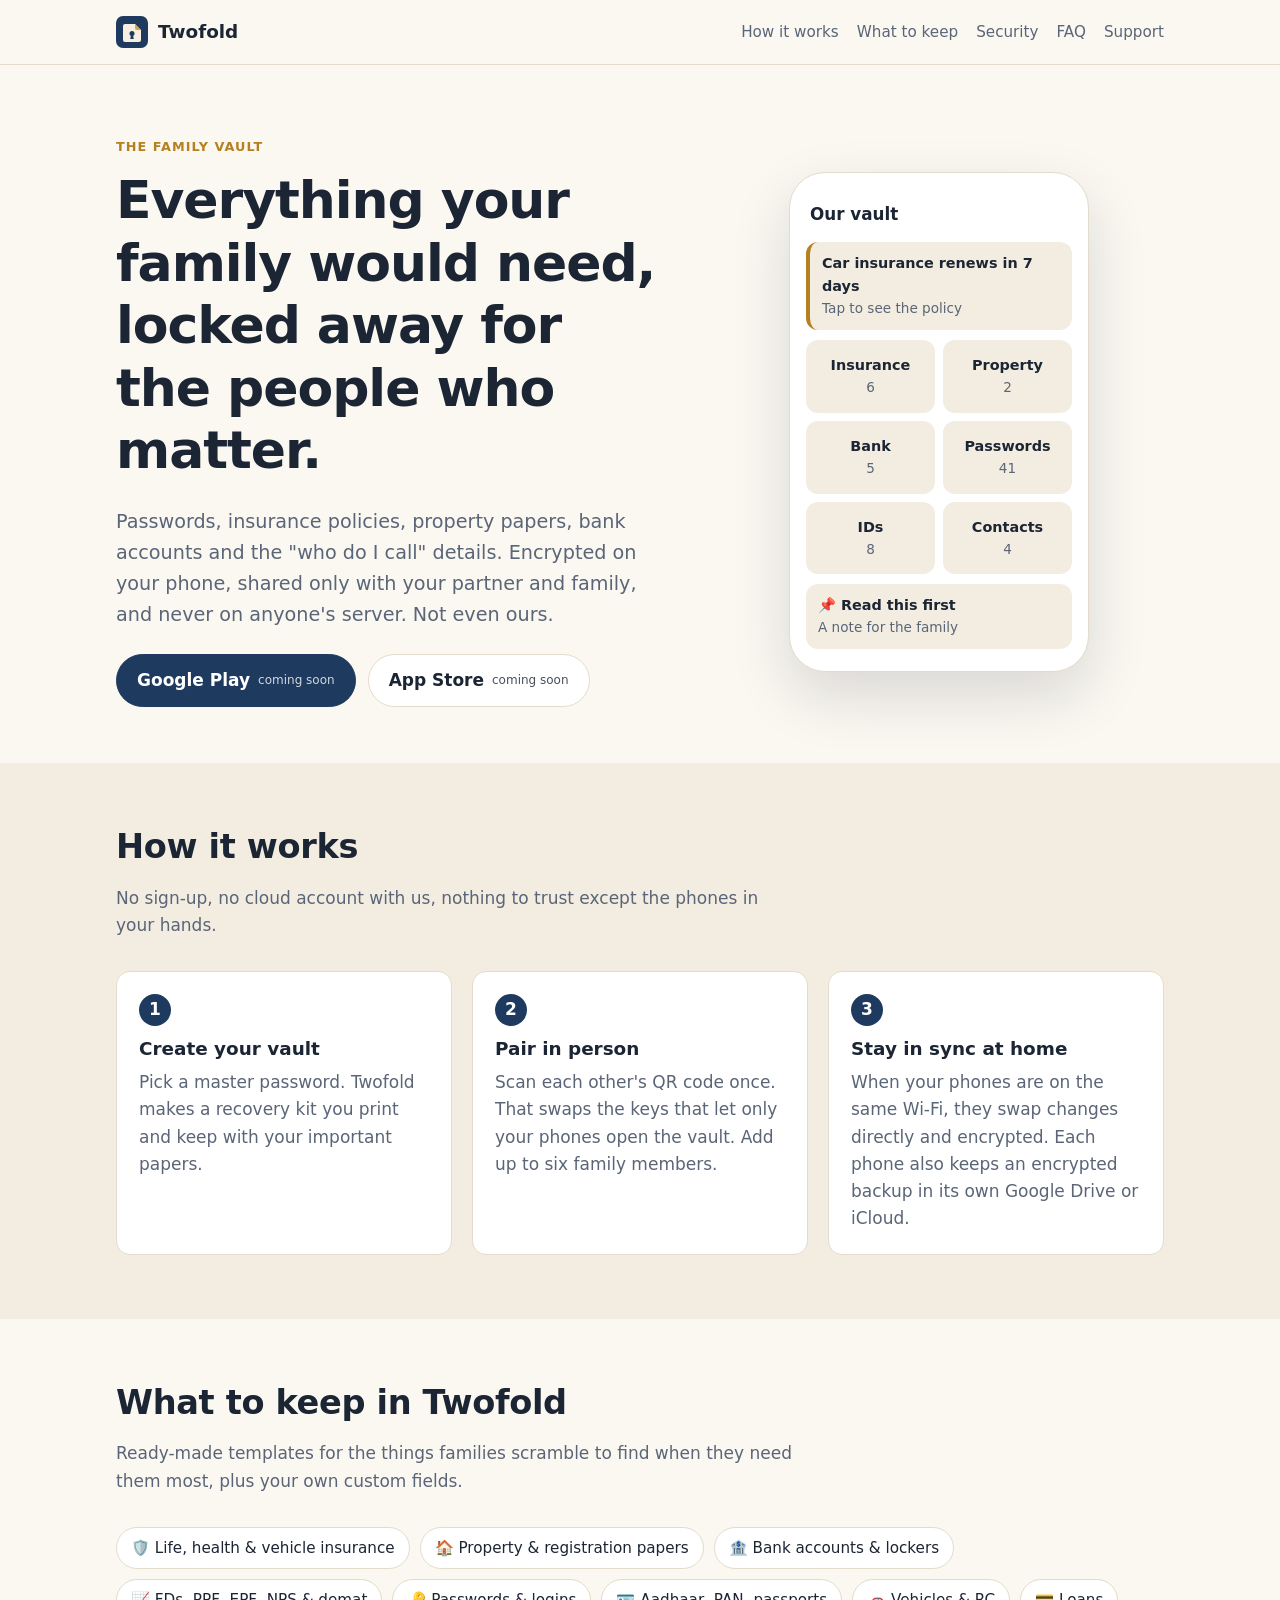
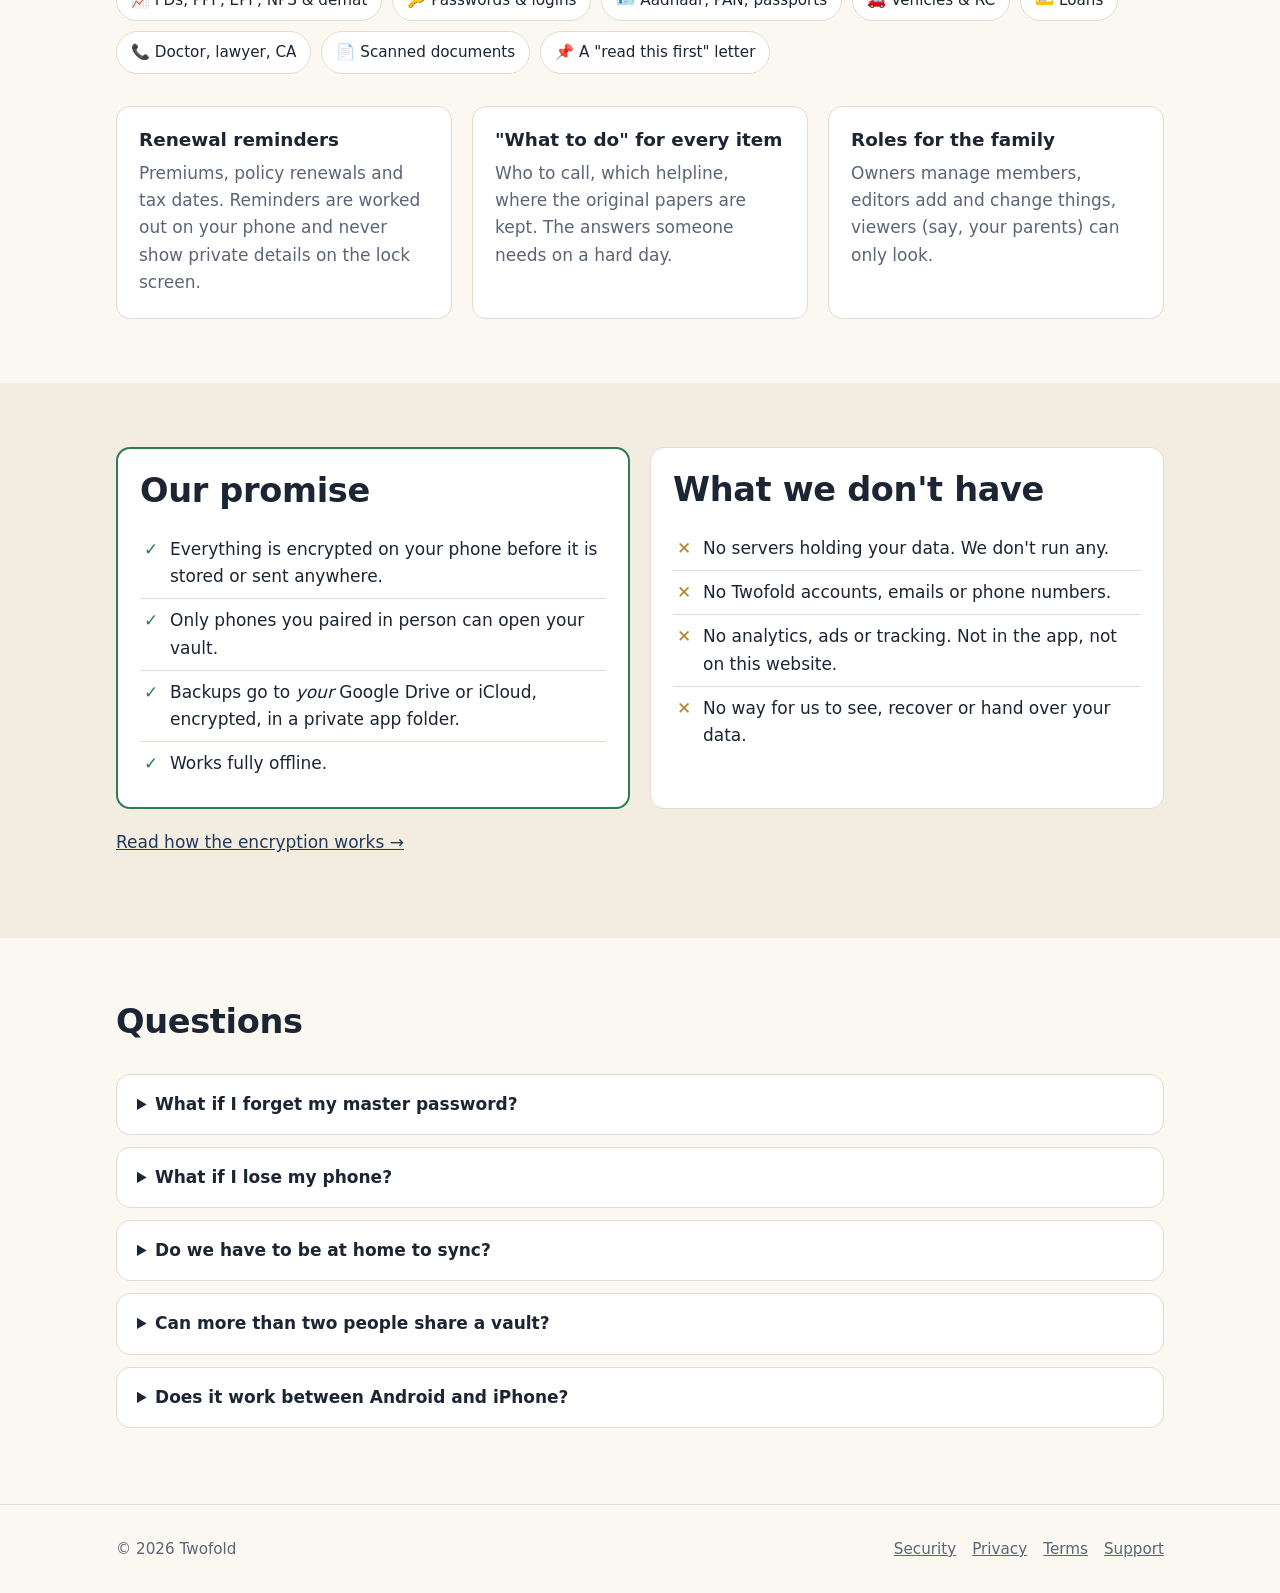
==== website/index.html @ b387025e "Add the website and the app with its crypto core The website (home, security, privacy, terms, suppor" ====
<!doctype html>
<html lang="en">
<head>
  <meta charset="utf-8">
  <meta name="viewport" content="width=device-width, initial-scale=1">
  <title>Twofold – the family vault</title>
  <meta name="description" content="Twofold keeps your family's passwords, insurance policies, property papers and bank details in one encrypted vault, shared only between your phones. No servers, no accounts, nothing collected.">
  <meta name="theme-color" content="#1f3a5f">
  <link rel="icon" href="assets/logo.svg" type="image/svg+xml">
  <link rel="stylesheet" href="style.css">
</head>
<body>
  <header class="site-header">
    <div class="wrap">
      <a class="brand" href="./"><img src="assets/logo.svg" alt="">Twofold</a>
      <nav class="nav" aria-label="Main">
        <a href="#how">How it works</a>
        <a href="#keep">What to keep</a>
        <a href="security.html">Security</a>
        <a href="#faq">FAQ</a>
        <a href="support.html">Support</a>
      </nav>
    </div>
  </header>

  <main>
    <section class="hero">
      <div class="wrap">
        <div>
          <p class="eyebrow">The family vault</p>
          <h1>Everything your family would need, locked away for the people who matter.</h1>
          <p class="lead">Passwords, insurance policies, property papers, bank accounts and the "who do I call" details. Encrypted on your phone, shared only with your partner and family, and never on anyone's server. Not even ours.</p>
          <div class="cta">
            <span class="btn primary">Google Play <span class="soon">coming soon</span></span>
            <span class="btn">App Store <span class="soon">coming soon</span></span>
          </div>
        </div>
        <div class="mock" aria-hidden="true">
          <div class="mock-title">Our vault</div>
          <div class="mock-card mock-due"><b>Car insurance renews in 7 days</b><span>Tap to see the policy</span></div>
          <div class="mock-grid">
            <div class="mock-card"><b>Insurance</b><span>6</span></div>
            <div class="mock-card"><b>Property</b><span>2</span></div>
            <div class="mock-card"><b>Bank</b><span>5</span></div>
            <div class="mock-card"><b>Passwords</b><span>41</span></div>
            <div class="mock-card"><b>IDs</b><span>8</span></div>
            <div class="mock-card"><b>Contacts</b><span>4</span></div>
          </div>
          <div class="mock-card"><b>📌 Read this first</b><span>A note for the family</span></div>
        </div>
      </div>
    </section>

    <section id="how" class="alt">
      <div class="wrap">
        <div class="section-head">
          <h2>How it works</h2>
          <p>No sign-up, no cloud account with us, nothing to trust except the phones in your hands.</p>
        </div>
        <div class="grid three">
          <div class="card">
            <div class="step-num">1</div>
            <h3>Create your vault</h3>
            <p>Pick a master password. Twofold makes a recovery kit you print and keep with your important papers.</p>
          </div>
          <div class="card">
            <div class="step-num">2</div>
            <h3>Pair in person</h3>
            <p>Scan each other's QR code once. That swaps the keys that let only your phones open the vault. Add up to six family members.</p>
          </div>
          <div class="card">
            <div class="step-num">3</div>
            <h3>Stay in sync at home</h3>
            <p>When your phones are on the same Wi-Fi, they swap changes directly and encrypted. Each phone also keeps an encrypted backup in its own Google Drive or iCloud.</p>
          </div>
        </div>
      </div>
    </section>

    <section id="keep">
      <div class="wrap">
        <div class="section-head">
          <h2>What to keep in Twofold</h2>
          <p>Ready-made templates for the things families scramble to find when they need them most, plus your own custom fields.</p>
        </div>
        <div class="chips">
          <span class="chip">🛡️ Life, health &amp; vehicle insurance</span>
          <span class="chip">🏠 Property &amp; registration papers</span>
          <span class="chip">🏦 Bank accounts &amp; lockers</span>
          <span class="chip">📈 FDs, PPF, EPF, NPS &amp; demat</span>
          <span class="chip">🔑 Passwords &amp; logins</span>
          <span class="chip">🪪 Aadhaar, PAN, passports</span>
          <span class="chip">🚗 Vehicles &amp; RC</span>
          <span class="chip">💳 Loans</span>
          <span class="chip">📞 Doctor, lawyer, CA</span>
          <span class="chip">📄 Scanned documents</span>
          <span class="chip">📌 A "read this first" letter</span>
        </div>
        <div class="grid three" style="margin-top:32px">
          <div class="card">
            <h3>Renewal reminders</h3>
            <p>Premiums, policy renewals and tax dates. Reminders are worked out on your phone and never show private details on the lock screen.</p>
          </div>
          <div class="card">
            <h3>"What to do" for every item</h3>
            <p>Who to call, which helpline, where the original papers are kept. The answers someone needs on a hard day.</p>
          </div>
          <div class="card">
            <h3>Roles for the family</h3>
            <p>Owners manage members, editors add and change things, viewers (say, your parents) can only look.</p>
          </div>
        </div>
      </div>
    </section>

    <section class="alt">
      <div class="wrap">
        <div class="grid two">
          <div class="card promise">
            <h2>Our promise</h2>
            <ul class="checklist">
              <li>Everything is encrypted on your phone before it is stored or sent anywhere.</li>
              <li>Only phones you paired in person can open your vault.</li>
              <li>Backups go to <em>your</em> Google Drive or iCloud, encrypted, in a private app folder.</li>
              <li>Works fully offline.</li>
            </ul>
          </div>
          <div class="card">
            <h2>What we don't have</h2>
            <ul class="checklist no">
              <li>No servers holding your data. We don't run any.</li>
              <li>No Twofold accounts, emails or phone numbers.</li>
              <li>No analytics, ads or tracking. Not in the app, not on this website.</li>
              <li>No way for us to see, recover or hand over your data.</li>
            </ul>
          </div>
        </div>
        <p style="margin-top:20px"><a href="security.html">Read how the encryption works →</a></p>
      </div>
    </section>

    <section id="faq">
      <div class="wrap">
        <div class="section-head"><h2>Questions</h2></div>
        <details>
          <summary>What if I forget my master password?</summary>
          <p>Use the recovery kit you printed when you set up Twofold. Another paired family member can also still open the shared vault. We can't reset it for you, because we never have your keys. That's what keeps your data private.</p>
        </details>
        <details>
          <summary>What if I lose my phone?</summary>
          <p>The vault is locked with your master password and fingerprint or face unlock, so whoever finds the phone can't read it. On your new phone, restore the encrypted backup from your Google Drive or iCloud, or pair again with your partner's phone.</p>
        </details>
        <details>
          <summary>Do we have to be at home to sync?</summary>
          <p>Your phones sync when they're on the same Wi-Fi network. Everyone can always open their own copy anytime, anywhere, even offline. Changes reach the other phones the next time you're together on Wi-Fi.</p>
        </details>
        <details>
          <summary>Can more than two people share a vault?</summary>
          <p>Yes. Twofold is made for couples first, and you can add up to six family members, each with their own role.</p>
        </details>
        <details>
          <summary>Does it work between Android and iPhone?</summary>
          <p>Yes. An Android phone and an iPhone can pair and sync with each other.</p>
        </details>
      </div>
    </section>
  </main>

  <footer class="site-footer">
    <div class="wrap">
      <span>© 2026 Twofold</span>
      <nav aria-label="Footer">
        <a href="security.html">Security</a>
        <a href="privacy.html">Privacy</a>
        <a href="terms.html">Terms</a>
        <a href="support.html">Support</a>
      </nav>
    </div>
  </footer>
</body>
</html>
---- website/style.css ----
/* Twofold website. No web fonts, no trackers, no third-party requests. */

:root {
  --bg: #fbf8f2;
  --surface: #ffffff;
  --surface-2: #f3ede1;
  --text: #1b2533;
  --muted: #5a6577;
  --brand: #1f3a5f;
  --brand-text: #ffffff;
  --accent: #b5801f;
  --border: #e4dccb;
  --ok: #2f7a4f;
  --radius: 14px;
  --max: 1080px;
  color-scheme: light;
}

@media (prefers-color-scheme: dark) {
  :root:not([data-theme="light"]) {
    --bg: #0f1620;
    --surface: #16202d;
    --surface-2: #1c2836;
    --text: #e8ecf2;
    --muted: #a3aebd;
    --brand: #8fb3e0;
    --brand-text: #0f1620;
    --accent: #e0b25a;
    --border: #2a3747;
    --ok: #6cc196;
    color-scheme: dark;
  }
}

:root[data-theme="dark"] {
  --bg: #0f1620;
  --surface: #16202d;
  --surface-2: #1c2836;
  --text: #e8ecf2;
  --muted: #a3aebd;
  --brand: #8fb3e0;
  --brand-text: #0f1620;
  --accent: #e0b25a;
  --border: #2a3747;
  --ok: #6cc196;
  color-scheme: dark;
}

*,
*::before,
*::after { box-sizing: border-box; }

html { -webkit-text-size-adjust: 100%; }

body {
  margin: 0;
  background: var(--bg);
  color: var(--text);
  font: 17px/1.6 system-ui, -apple-system, "Segoe UI", Roboto, "Helvetica Neue", Arial, sans-serif;
}

a { color: var(--brand); }
a:hover { text-decoration-thickness: 2px; }

h1, h2, h3 { line-height: 1.2; margin: 0 0 .5em; }
h1 { font-size: clamp(2rem, 6vw, 3.25rem); letter-spacing: -.02em; }
h2 { font-size: clamp(1.5rem, 4vw, 2.1rem); letter-spacing: -.01em; }
h3 { font-size: 1.15rem; }
p { margin: 0 0 1em; }

.wrap { max-width: var(--max); margin: 0 auto; padding: 0 16px; }

/* Header */
.site-header { border-bottom: 1px solid var(--border); background: var(--bg); }
.site-header .wrap { display: flex; align-items: center; justify-content: space-between; gap: 16px; min-height: 64px; }
.brand { display: flex; align-items: center; gap: 10px; font-weight: 700; font-size: 1.15rem; color: var(--text); text-decoration: none; }
.brand img { width: 32px; height: 32px; }
.nav { display: flex; gap: 18px; flex-wrap: wrap; }
.nav a { color: var(--muted); text-decoration: none; font-size: .95rem; }
.nav a:hover, .nav a[aria-current="page"] { color: var(--text); }

/* Hero */
.hero { padding: 72px 0 56px; }
.hero .wrap { display: grid; grid-template-columns: 1.1fr .9fr; gap: 48px; align-items: center; }
.eyebrow { color: var(--accent); font-weight: 600; text-transform: uppercase; letter-spacing: .08em; font-size: .8rem; margin-bottom: 12px; }
.lead { font-size: 1.2rem; color: var(--muted); max-width: 34em; }
.cta { display: flex; gap: 12px; flex-wrap: wrap; margin-top: 24px; }
.btn { display: inline-flex; align-items: center; gap: 8px; padding: 12px 20px; border-radius: 999px; font-weight: 600; text-decoration: none; border: 1px solid var(--border); color: var(--text); background: var(--surface); }
.btn.primary { background: var(--brand); color: var(--brand-text); border-color: var(--brand); }
.btn .soon { font-size: .75rem; font-weight: 500; opacity: .8; }

/* Phone mock in hero */
.mock { justify-self: center; width: min(300px, 100%); border-radius: 36px; background: var(--surface); border: 1px solid var(--border); box-shadow: 0 24px 60px rgba(15, 22, 32, .14); padding: 22px 16px; display: flex; flex-direction: column; gap: 10px; }
.mock-title { font-weight: 700; font-size: 1.05rem; margin: 6px 4px 4px; }
.mock-card { background: var(--surface-2); border-radius: 12px; padding: 10px 12px; font-size: .85rem; }
.mock-card b { display: block; font-size: .9rem; }
.mock-card span { color: var(--muted); }
.mock-due { border-left: 4px solid var(--accent); }
.mock-grid { display: grid; grid-template-columns: 1fr 1fr; gap: 8px; }
.mock-grid .mock-card { text-align: center; padding: 14px 6px; }

/* Sections */
section { padding: 64px 0; }
section.alt { background: var(--surface-2); }
.section-head { max-width: 40em; margin-bottom: 32px; }
.section-head p { color: var(--muted); }

.grid { display: grid; gap: 20px; }
.grid.three { grid-template-columns: repeat(3, 1fr); }
.grid.two { grid-template-columns: repeat(2, 1fr); }

.card { background: var(--surface); border: 1px solid var(--border); border-radius: var(--radius); padding: 22px; }
.card p { color: var(--muted); margin: 0; }
.step-num { display: inline-grid; place-items: center; width: 32px; height: 32px; border-radius: 50%; background: var(--brand); color: var(--brand-text); font-weight: 700; margin-bottom: 12px; }

.chips { display: flex; flex-wrap: wrap; gap: 10px; }
.chip { background: var(--surface); border: 1px solid var(--border); border-radius: 999px; padding: 8px 14px; font-size: .95rem; }

.promise { border: 2px solid var(--ok); }
.checklist { list-style: none; padding: 0; margin: 0; }
.checklist li { padding: 8px 0 8px 30px; position: relative; border-bottom: 1px solid var(--border); }
.checklist li:last-child { border-bottom: 0; }
.checklist li::before { content: "✓"; position: absolute; left: 4px; color: var(--ok); font-weight: 700; }
.checklist.no li::before { content: "✕"; color: var(--accent); }

/* FAQ */
details { background: var(--surface); border: 1px solid var(--border); border-radius: var(--radius); padding: 16px 20px; margin-bottom: 12px; }
summary { cursor: pointer; font-weight: 600; }
details p { margin: 12px 0 0; color: var(--muted); }

/* Diagram */
.diagram { background: var(--surface); border: 1px solid var(--border); border-radius: var(--radius); padding: 20px; overflow-x: auto; }
.diagram pre { margin: 0; font: 14px/1.5 ui-monospace, SFMono-Regular, Menlo, Consolas, monospace; color: var(--text); }

/* Legal / text pages */
.page { padding: 48px 0 64px; }
.page .wrap { max-width: 760px; }
.page h2 { font-size: 1.35rem; margin-top: 2em; }
.page .updated { color: var(--muted); }
.page code { background: var(--surface-2); padding: 1px 6px; border-radius: 6px; font-size: .9em; }

/* Footer */
.site-footer { border-top: 1px solid var(--border); padding: 32px 0; color: var(--muted); font-size: .95rem; }
.site-footer .wrap { display: flex; justify-content: space-between; gap: 16px; flex-wrap: wrap; }
.site-footer a { color: var(--muted); }
.site-footer nav { display: flex; gap: 16px; flex-wrap: wrap; }

@media (max-width: 820px) {
  .hero { padding: 40px 0; }
  .hero .wrap { grid-template-columns: 1fr; gap: 32px; }
  .grid.three, .grid.two { grid-template-columns: 1fr; }
  section { padding: 48px 0; }
  .site-header .wrap { flex-direction: column; align-items: flex-start; padding-top: 12px; padding-bottom: 12px; gap: 8px; }
}
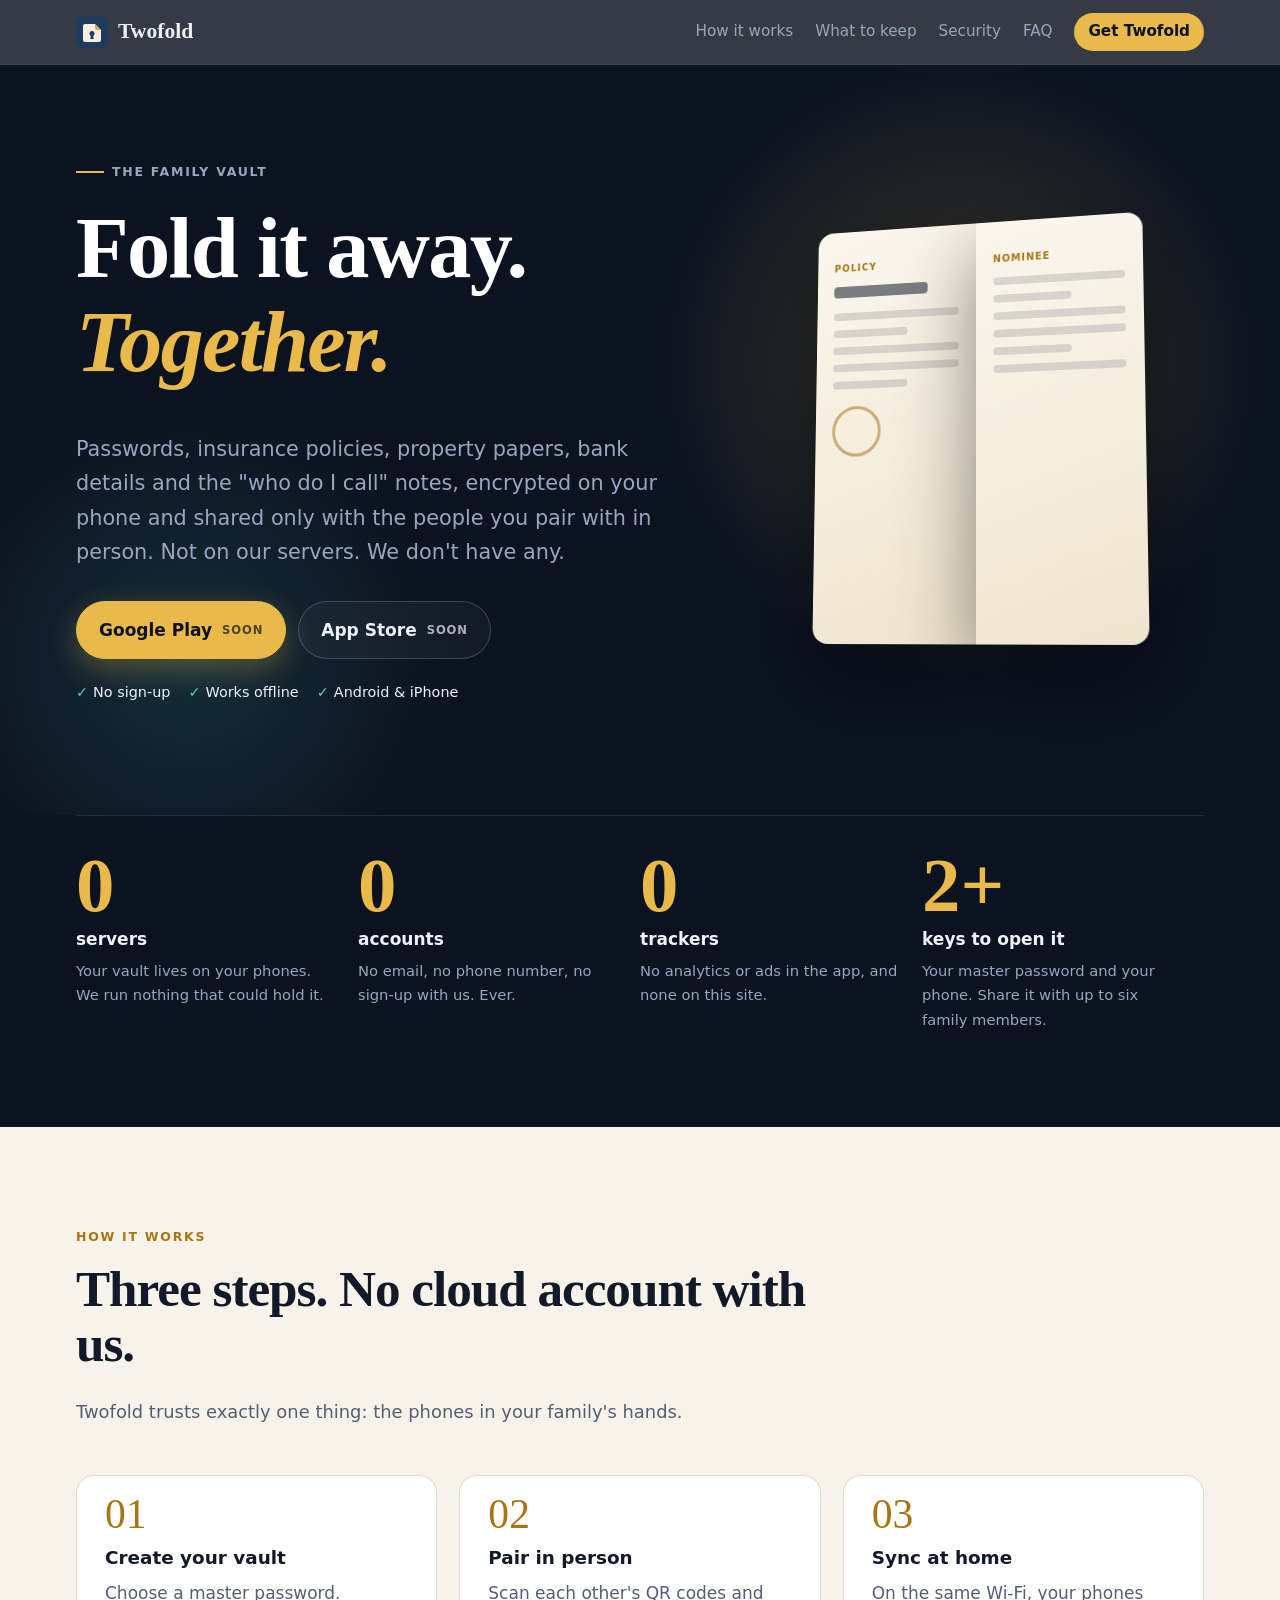
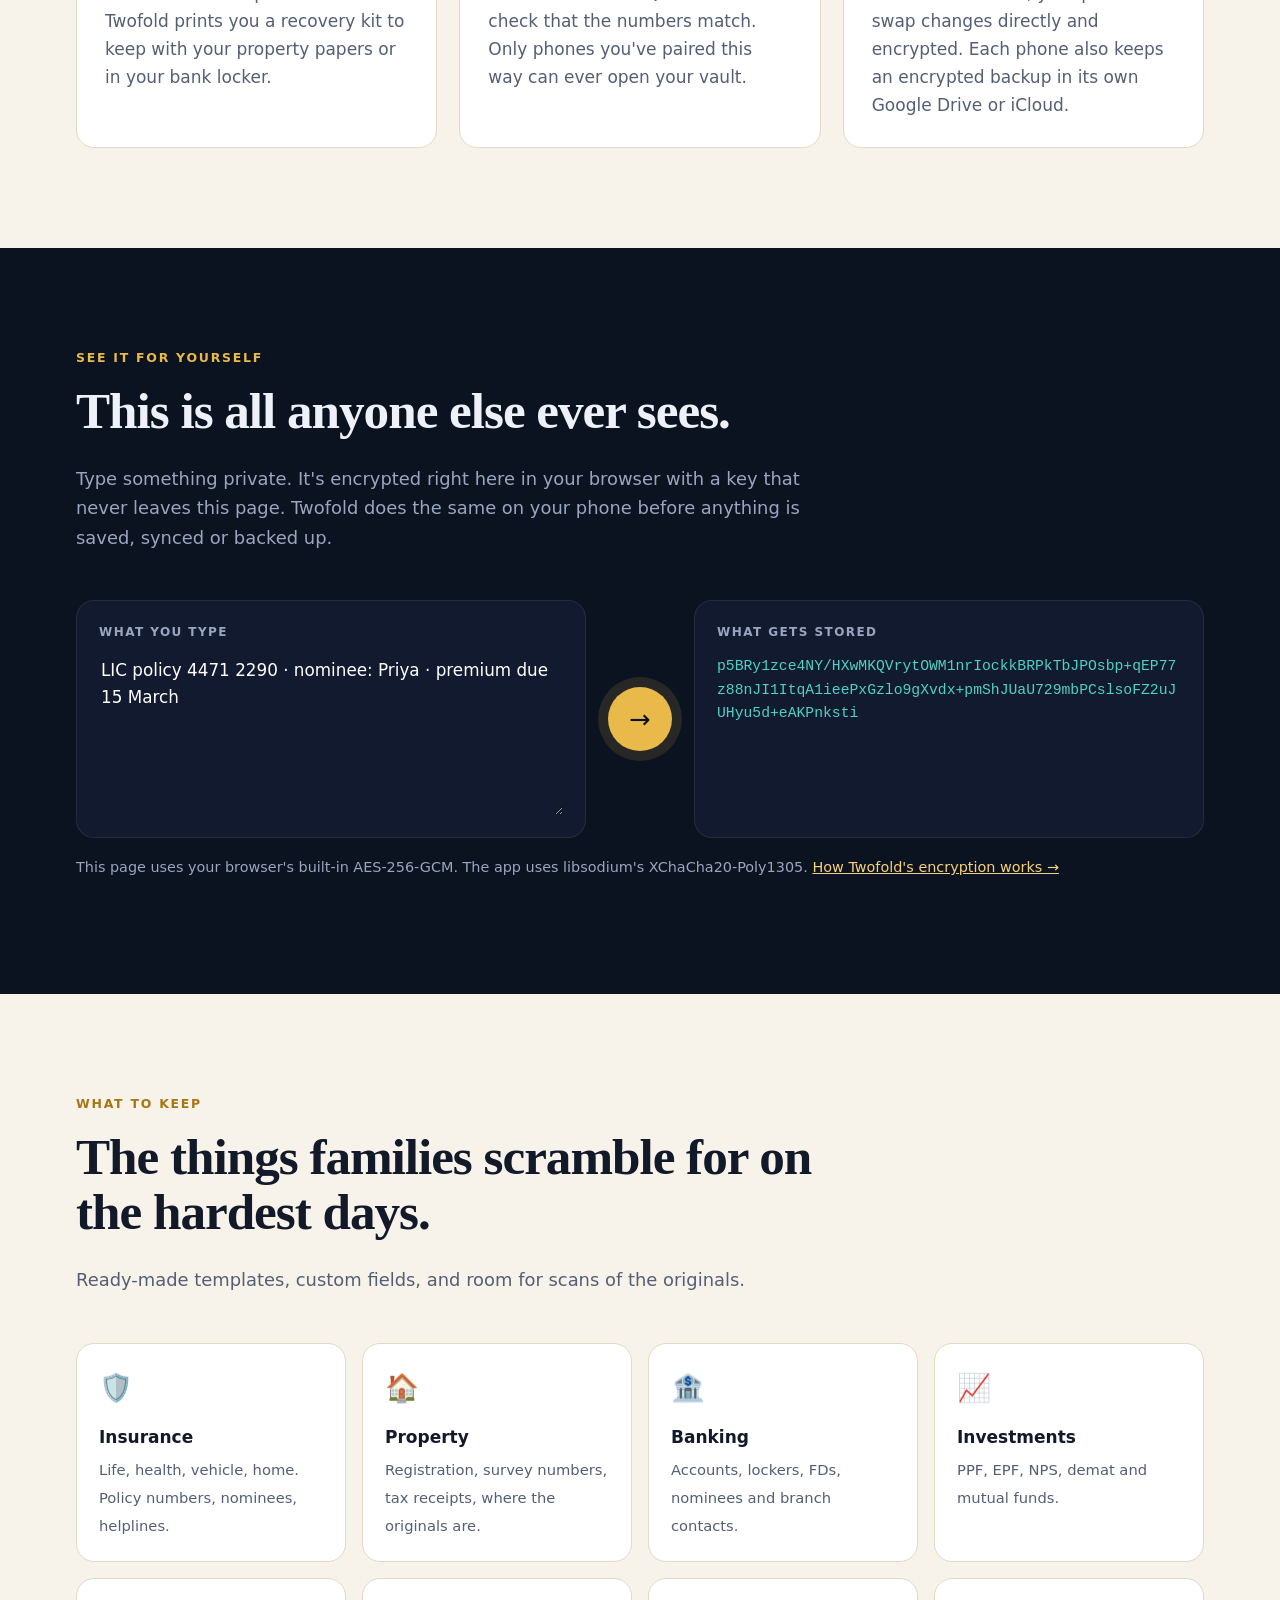
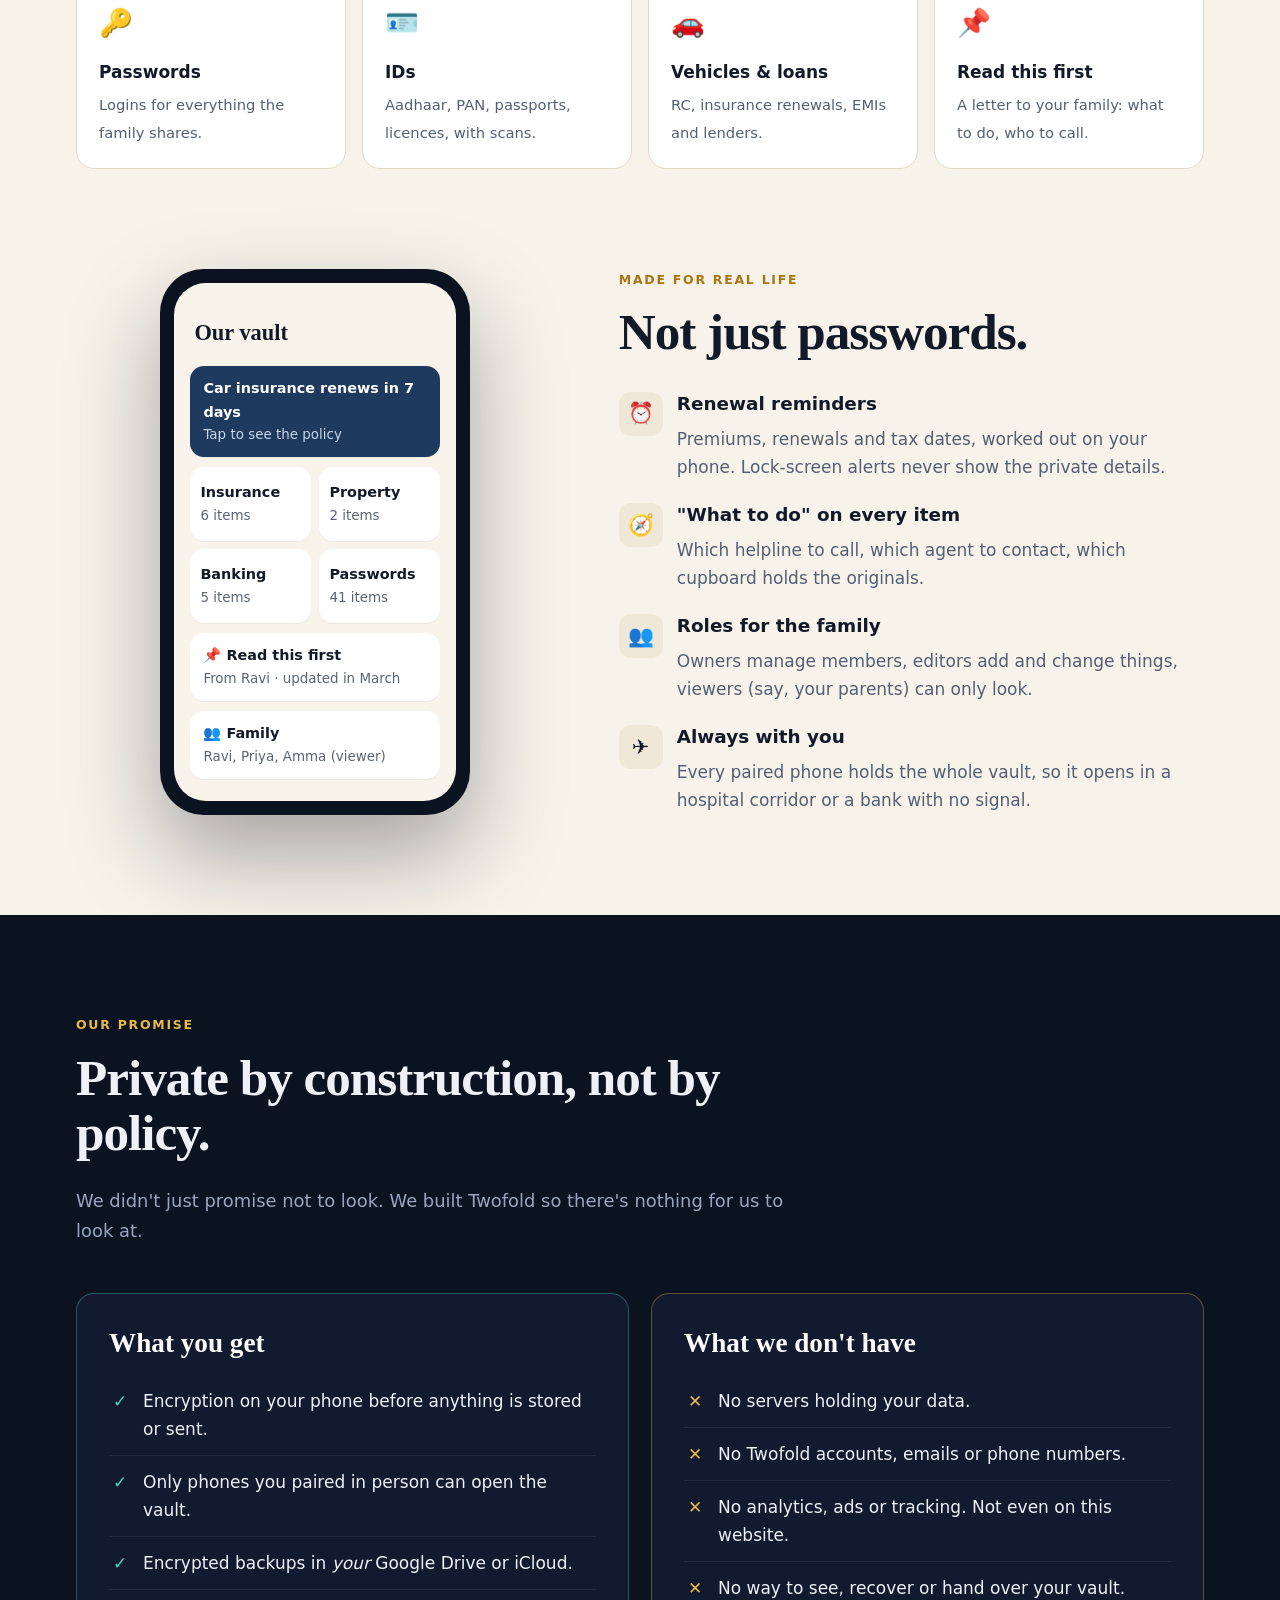
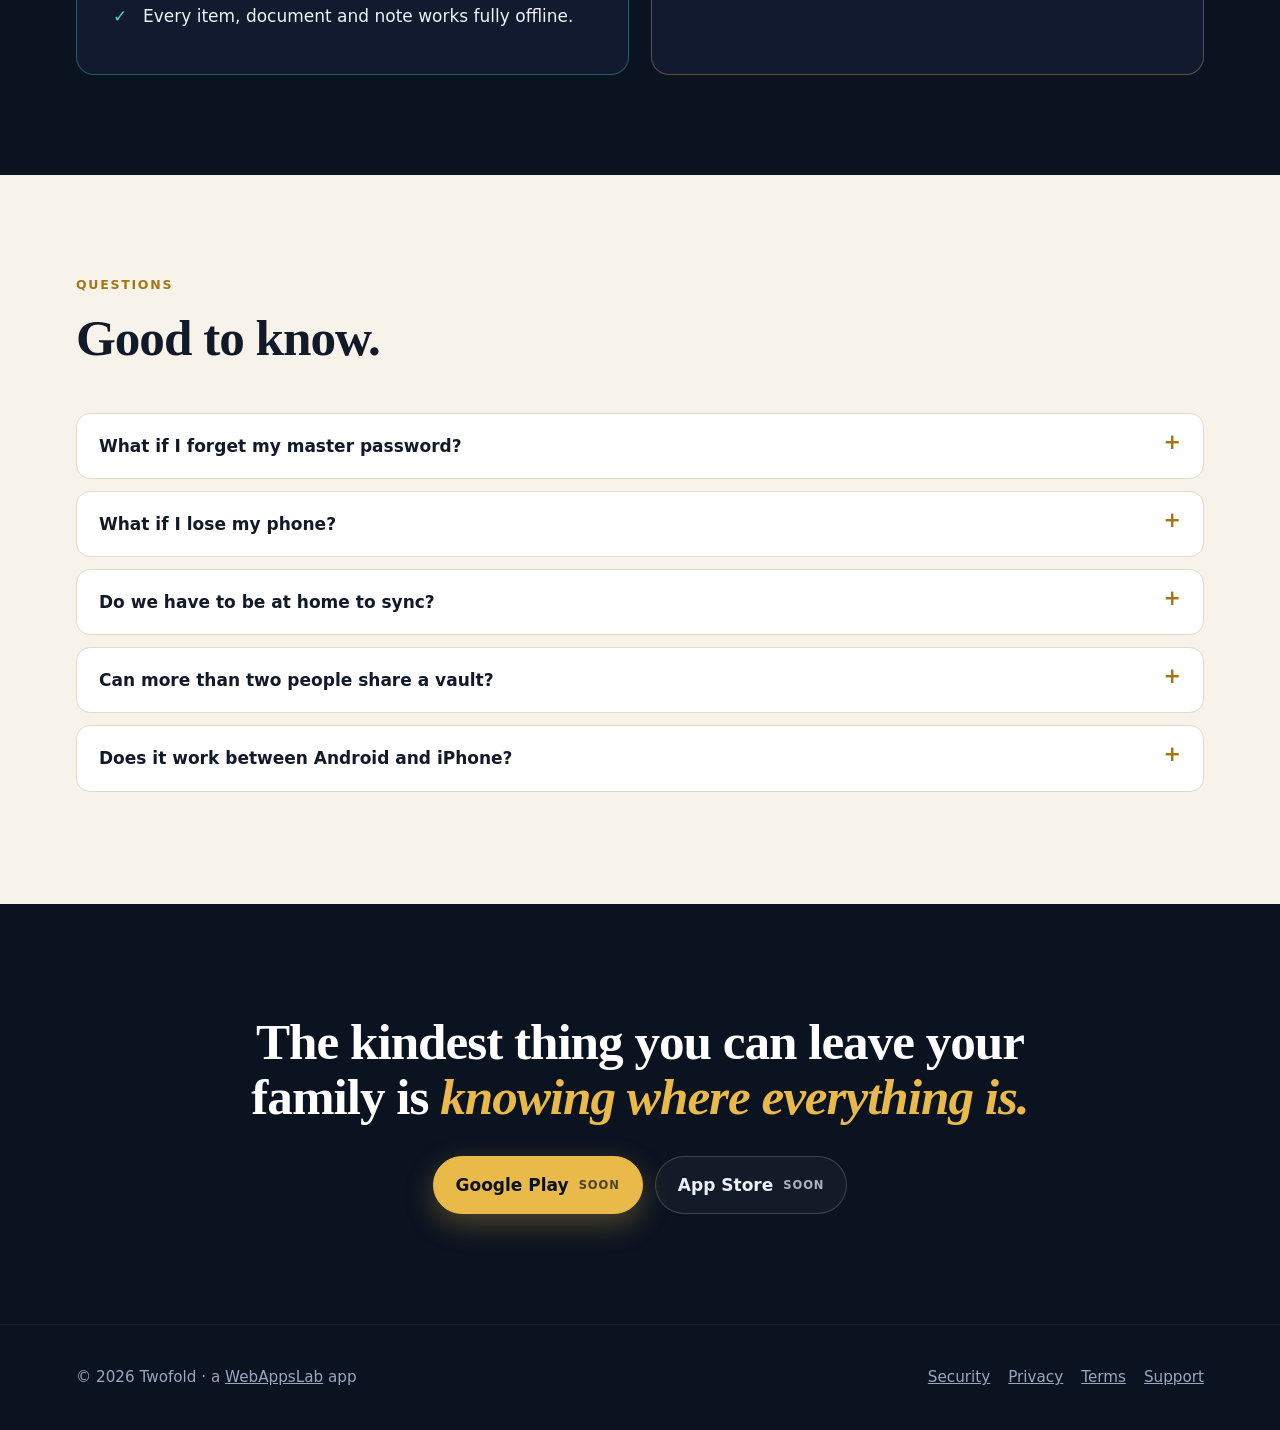
==== commit a4120428: "Redesign the website, use twofold.webappslab.com and com.webappslab.twofold The site gets a dark her" ====
--- a/website/index.html
+++ b/website/index.html
@@ -4,8 +4,13 @@
   <meta charset="utf-8">
   <meta name="viewport" content="width=device-width, initial-scale=1">
   <title>Twofold – the family vault</title>
-  <meta name="description" content="Twofold keeps your family's passwords, insurance policies, property papers and bank details in one encrypted vault, shared only between your phones. No servers, no accounts, nothing collected.">
-  <meta name="theme-color" content="#1f3a5f">
+  <meta name="description" content="Twofold keeps your family's passwords, insurance policies, property papers and bank details in one encrypted vault, shared only between the phones you pair. No servers, no accounts, nothing collected.">
+  <meta name="theme-color" content="#0b1220">
+  <link rel="canonical" href="https://twofold.webappslab.com/">
+  <meta property="og:title" content="Twofold – the family vault">
+  <meta property="og:description" content="Everything your family would need, encrypted on your phones and shared only with the people you pair with. No servers. Nothing collected.">
+  <meta property="og:url" content="https://twofold.webappslab.com/">
+  <meta property="og:type" content="website">
   <link rel="icon" href="assets/logo.svg" type="image/svg+xml">
   <link rel="stylesheet" href="style.css">
 </head>
@@ -18,137 +23,210 @@
         <a href="#keep">What to keep</a>
         <a href="security.html">Security</a>
         <a href="#faq">FAQ</a>
-        <a href="support.html">Support</a>
+        <a class="pill" href="#get">Get Twofold</a>
       </nav>
     </div>
   </header>
 
   <main>
-    <section class="hero">
+    <div class="dark">
+      <section class="hero">
+        <div class="wrap">
+          <div>
+            <p class="eyebrow">The family vault</p>
+            <h1>Fold it away. <em class="gold">Together.</em></h1>
+            <p class="lead">Passwords, insurance policies, property papers, bank details and the "who do I call" notes, encrypted on your phone and shared only with the people you pair with in person. Not on our servers. We don't have any.</p>
+            <div class="cta" id="get">
+              <span class="btn primary">Google Play <span class="soon">Soon</span></span>
+              <span class="btn">App Store <span class="soon">Soon</span></span>
+            </div>
+            <div class="hero-note"><span>No sign-up</span><span>Works offline</span><span>Android &amp; iPhone</span></div>
+          </div>
+          <div class="fold-stage" aria-hidden="true">
+            <div class="doc">
+              <div class="doc-half doc-left">
+                <span class="tag">Policy</span>
+                <div class="line title"></div>
+                <div class="line"></div>
+                <div class="line short"></div>
+                <div class="line"></div>
+                <div class="line"></div>
+                <div class="line short"></div>
+                <div class="stamp"></div>
+              </div>
+              <div class="doc-half doc-right">
+                <span class="tag">Nominee</span>
+                <div class="line"></div>
+                <div class="line short"></div>
+                <div class="line"></div>
+                <div class="line"></div>
+                <div class="line short"></div>
+                <div class="line"></div>
+              </div>
+              <div class="doc-back">
+                <svg viewBox="0 0 64 64"><rect x="14" y="28" width="36" height="28" rx="6" fill="#e9b949"/><path d="M22 28v-6a10 10 0 0 1 20 0v6" fill="none" stroke="#e9b949" stroke-width="5"/><circle cx="32" cy="40" r="4" fill="#0f2240"/><path d="M30.5 42h3l1 7h-5z" fill="#0f2240"/></svg>
+              </div>
+            </div>
+          </div>
+        </div>
+      </section>
+
+      <div class="zero">
+        <div class="wrap">
+          <div class="zero-grid">
+            <div class="zero-item"><b>0</b><span>servers</span><p>Your vault lives on your phones. We run nothing that could hold it.</p></div>
+            <div class="zero-item"><b>0</b><span>accounts</span><p>No email, no phone number, no sign-up with us. Ever.</p></div>
+            <div class="zero-item"><b>0</b><span>trackers</span><p>No analytics or ads in the app, and none on this site.</p></div>
+            <div class="zero-item"><b>2+</b><span>keys to open it</span><p>Your master password and your phone. Share it with up to six family members.</p></div>
+          </div>
+        </div>
+      </div>
+    </div>
+
+    <section id="how">
       <div class="wrap">
-        <div>
-          <p class="eyebrow">The family vault</p>
-          <h1>Everything your family would need, locked away for the people who matter.</h1>
-          <p class="lead">Passwords, insurance policies, property papers, bank accounts and the "who do I call" details. Encrypted on your phone, shared only with your partner and family, and never on anyone's server. Not even ours.</p>
-          <div class="cta">
-            <span class="btn primary">Google Play <span class="soon">coming soon</span></span>
-            <span class="btn">App Store <span class="soon">coming soon</span></span>
-          </div>
-        </div>
-        <div class="mock" aria-hidden="true">
-          <div class="mock-title">Our vault</div>
-          <div class="mock-card mock-due"><b>Car insurance renews in 7 days</b><span>Tap to see the policy</span></div>
-          <div class="mock-grid">
-            <div class="mock-card"><b>Insurance</b><span>6</span></div>
-            <div class="mock-card"><b>Property</b><span>2</span></div>
-            <div class="mock-card"><b>Bank</b><span>5</span></div>
-            <div class="mock-card"><b>Passwords</b><span>41</span></div>
-            <div class="mock-card"><b>IDs</b><span>8</span></div>
-            <div class="mock-card"><b>Contacts</b><span>4</span></div>
-          </div>
-          <div class="mock-card"><b>📌 Read this first</b><span>A note for the family</span></div>
+        <div class="section-head reveal">
+          <span class="kicker">How it works</span>
+          <h2>Three steps. No cloud account with us.</h2>
+          <p>Twofold trusts exactly one thing: the phones in your family's hands.</p>
+        </div>
+        <div class="grid three steps">
+          <div class="card step reveal">
+            <h3>Create your vault</h3>
+            <p>Choose a master password. Twofold prints you a recovery kit to keep with your property papers or in your bank locker.</p>
+          </div>
+          <div class="card step reveal">
+            <h3>Pair in person</h3>
+            <p>Scan each other's QR codes and check that the numbers match. Only phones you've paired this way can ever open your vault.</p>
+          </div>
+          <div class="card step reveal">
+            <h3>Sync at home</h3>
+            <p>On the same Wi-Fi, your phones swap changes directly and encrypted. Each phone also keeps an encrypted backup in its own Google Drive or iCloud.</p>
+          </div>
         </div>
       </div>
     </section>
 
-    <section id="how" class="alt">
-      <div class="wrap">
-        <div class="section-head">
-          <h2>How it works</h2>
-          <p>No sign-up, no cloud account with us, nothing to trust except the phones in your hands.</p>
-        </div>
-        <div class="grid three">
-          <div class="card">
-            <div class="step-num">1</div>
-            <h3>Create your vault</h3>
-            <p>Pick a master password. Twofold makes a recovery kit you print and keep with your important papers.</p>
-          </div>
-          <div class="card">
-            <div class="step-num">2</div>
-            <h3>Pair in person</h3>
-            <p>Scan each other's QR code once. That swaps the keys that let only your phones open the vault. Add up to six family members.</p>
-          </div>
-          <div class="card">
-            <div class="step-num">3</div>
-            <h3>Stay in sync at home</h3>
-            <p>When your phones are on the same Wi-Fi, they swap changes directly and encrypted. Each phone also keeps an encrypted backup in its own Google Drive or iCloud.</p>
-          </div>
-        </div>
-      </div>
-    </section>
+    <div class="dark">
+      <section class="demo">
+        <div class="wrap">
+          <div class="section-head reveal">
+            <span class="kicker">See it for yourself</span>
+            <h2>This is all anyone else ever sees.</h2>
+            <p>Type something private. It's encrypted right here in your browser with a key that never leaves this page. Twofold does the same on your phone before anything is saved, synced or backed up.</p>
+          </div>
+          <div class="demo-box reveal">
+            <div class="demo-pane">
+              <label for="plain">What you type</label>
+              <textarea id="plain" spellcheck="false">LIC policy 4471 2290 · nominee: Priya · premium due 15 March</textarea>
+            </div>
+            <div class="demo-arrow" aria-hidden="true"><span>→</span></div>
+            <div class="demo-pane">
+              <span class="label">What gets stored</span>
+              <div class="cipher" id="cipher" aria-live="polite">Encrypting…</div>
+            </div>
+          </div>
+          <p class="demo-foot">This page uses your browser's built-in AES-256-GCM. The app uses libsodium's XChaCha20-Poly1305. <a href="security.html">How Twofold's encryption works →</a></p>
+        </div>
+      </section>
+    </div>
 
     <section id="keep">
       <div class="wrap">
-        <div class="section-head">
-          <h2>What to keep in Twofold</h2>
-          <p>Ready-made templates for the things families scramble to find when they need them most, plus your own custom fields.</p>
-        </div>
-        <div class="chips">
-          <span class="chip">🛡️ Life, health &amp; vehicle insurance</span>
-          <span class="chip">🏠 Property &amp; registration papers</span>
-          <span class="chip">🏦 Bank accounts &amp; lockers</span>
-          <span class="chip">📈 FDs, PPF, EPF, NPS &amp; demat</span>
-          <span class="chip">🔑 Passwords &amp; logins</span>
-          <span class="chip">🪪 Aadhaar, PAN, passports</span>
-          <span class="chip">🚗 Vehicles &amp; RC</span>
-          <span class="chip">💳 Loans</span>
-          <span class="chip">📞 Doctor, lawyer, CA</span>
-          <span class="chip">📄 Scanned documents</span>
-          <span class="chip">📌 A "read this first" letter</span>
-        </div>
-        <div class="grid three" style="margin-top:32px">
-          <div class="card">
-            <h3>Renewal reminders</h3>
-            <p>Premiums, policy renewals and tax dates. Reminders are worked out on your phone and never show private details on the lock screen.</p>
-          </div>
-          <div class="card">
-            <h3>"What to do" for every item</h3>
-            <p>Who to call, which helpline, where the original papers are kept. The answers someone needs on a hard day.</p>
-          </div>
-          <div class="card">
-            <h3>Roles for the family</h3>
-            <p>Owners manage members, editors add and change things, viewers (say, your parents) can only look.</p>
-          </div>
+        <div class="section-head reveal">
+          <span class="kicker">What to keep</span>
+          <h2>The things families scramble for on the hardest days.</h2>
+          <p>Ready-made templates, custom fields, and room for scans of the originals.</p>
+        </div>
+        <div class="keep-grid">
+          <div class="keep reveal"><span class="ico">🛡️</span><b>Insurance</b><span>Life, health, vehicle, home. Policy numbers, nominees, helplines.</span></div>
+          <div class="keep reveal"><span class="ico">🏠</span><b>Property</b><span>Registration, survey numbers, tax receipts, where the originals are.</span></div>
+          <div class="keep reveal"><span class="ico">🏦</span><b>Banking</b><span>Accounts, lockers, FDs, nominees and branch contacts.</span></div>
+          <div class="keep reveal"><span class="ico">📈</span><b>Investments</b><span>PPF, EPF, NPS, demat and mutual funds.</span></div>
+          <div class="keep reveal"><span class="ico">🔑</span><b>Passwords</b><span>Logins for everything the family shares.</span></div>
+          <div class="keep reveal"><span class="ico">🪪</span><b>IDs</b><span>Aadhaar, PAN, passports, licences, with scans.</span></div>
+          <div class="keep reveal"><span class="ico">🚗</span><b>Vehicles &amp; loans</b><span>RC, insurance renewals, EMIs and lenders.</span></div>
+          <div class="keep reveal"><span class="ico">📌</span><b>Read this first</b><span>A letter to your family: what to do, who to call.</span></div>
         </div>
       </div>
     </section>
 
-    <section class="alt">
-      <div class="wrap">
-        <div class="grid two">
-          <div class="card promise">
-            <h2>Our promise</h2>
-            <ul class="checklist">
-              <li>Everything is encrypted on your phone before it is stored or sent anywhere.</li>
-              <li>Only phones you paired in person can open your vault.</li>
-              <li>Backups go to <em>your</em> Google Drive or iCloud, encrypted, in a private app folder.</li>
-              <li>Works fully offline.</li>
-            </ul>
-          </div>
-          <div class="card">
-            <h2>What we don't have</h2>
-            <ul class="checklist no">
-              <li>No servers holding your data. We don't run any.</li>
-              <li>No Twofold accounts, emails or phone numbers.</li>
-              <li>No analytics, ads or tracking. Not in the app, not on this website.</li>
-              <li>No way for us to see, recover or hand over your data.</li>
-            </ul>
-          </div>
-        </div>
-        <p style="margin-top:20px"><a href="security.html">Read how the encryption works →</a></p>
+    <section style="padding-top:0">
+      <div class="wrap phone-row">
+        <div class="mock reveal" aria-hidden="true">
+          <div class="mock-screen">
+            <div class="mock-title">Our vault</div>
+            <div class="mock-card mock-due"><b>Car insurance renews in 7 days</b><span>Tap to see the policy</span></div>
+            <div class="mock-grid">
+              <div class="mock-card"><b>Insurance</b><span>6 items</span></div>
+              <div class="mock-card"><b>Property</b><span>2 items</span></div>
+              <div class="mock-card"><b>Banking</b><span>5 items</span></div>
+              <div class="mock-card"><b>Passwords</b><span>41 items</span></div>
+            </div>
+            <div class="mock-card"><b>📌 Read this first</b><span>From Ravi · updated in March</span></div>
+            <div class="mock-card"><b>👥 Family</b><span>Ravi, Priya, Amma (viewer)</span></div>
+          </div>
+        </div>
+        <div>
+          <div class="section-head reveal" style="margin-bottom:32px">
+            <span class="kicker">Made for real life</span>
+            <h2>Not just passwords.</h2>
+          </div>
+          <ul class="feature-list">
+            <li class="reveal"><span class="ico">⏰</span><div><h3>Renewal reminders</h3><p>Premiums, renewals and tax dates, worked out on your phone. Lock-screen alerts never show the private details.</p></div></li>
+            <li class="reveal"><span class="ico">🧭</span><div><h3>"What to do" on every item</h3><p>Which helpline to call, which agent to contact, which cupboard holds the originals.</p></div></li>
+            <li class="reveal"><span class="ico">👥</span><div><h3>Roles for the family</h3><p>Owners manage members, editors add and change things, viewers (say, your parents) can only look.</p></div></li>
+            <li class="reveal"><span class="ico">✈️</span><div><h3>Always with you</h3><p>Every paired phone holds the whole vault, so it opens in a hospital corridor or a bank with no signal.</p></div></li>
+          </ul>
+        </div>
       </div>
     </section>
+
+    <div class="dark">
+      <section>
+        <div class="wrap">
+          <div class="section-head reveal">
+            <span class="kicker">Our promise</span>
+            <h2>Private by construction, not by policy.</h2>
+            <p>We didn't just promise not to look. We built Twofold so there's nothing for us to look at.</p>
+          </div>
+          <div class="promise-grid">
+            <div class="promise-card yes reveal">
+              <h3>What you get</h3>
+              <ul class="checklist">
+                <li>Encryption on your phone before anything is stored or sent.</li>
+                <li>Only phones you paired in person can open the vault.</li>
+                <li>Encrypted backups in <em>your</em> Google Drive or iCloud.</li>
+                <li>Every item, document and note works fully offline.</li>
+              </ul>
+            </div>
+            <div class="promise-card no reveal">
+              <h3>What we don't have</h3>
+              <ul class="checklist no">
+                <li>No servers holding your data.</li>
+                <li>No Twofold accounts, emails or phone numbers.</li>
+                <li>No analytics, ads or tracking. Not even on this website.</li>
+                <li>No way to see, recover or hand over your vault.</li>
+              </ul>
+            </div>
+          </div>
+        </div>
+      </section>
+    </div>
 
     <section id="faq">
       <div class="wrap">
-        <div class="section-head"><h2>Questions</h2></div>
+        <div class="section-head reveal">
+          <span class="kicker">Questions</span>
+          <h2>Good to know.</h2>
+        </div>
         <details>
           <summary>What if I forget my master password?</summary>
           <p>Use the recovery kit you printed when you set up Twofold. Another paired family member can also still open the shared vault. We can't reset it for you, because we never have your keys. That's what keeps your data private.</p>
         </details>
         <details>
           <summary>What if I lose my phone?</summary>
-          <p>The vault is locked with your master password and fingerprint or face unlock, so whoever finds the phone can't read it. On your new phone, restore the encrypted backup from your Google Drive or iCloud, or pair again with your partner's phone.</p>
+          <p>The vault is locked with your master password and fingerprint or face unlock, so whoever finds the phone can't read it. On your new phone, restore the encrypted backup from your Google Drive or iCloud, or pair again with a family member's phone.</p>
         </details>
         <details>
           <summary>Do we have to be at home to sync?</summary>
@@ -164,11 +242,23 @@
         </details>
       </div>
     </section>
+
+    <div class="dark">
+      <section class="closing">
+        <div class="wrap">
+          <h2 class="reveal">The kindest thing you can leave your family is <em class="gold">knowing where everything is.</em></h2>
+          <div class="cta reveal">
+            <span class="btn primary">Google Play <span class="soon">Soon</span></span>
+            <span class="btn">App Store <span class="soon">Soon</span></span>
+          </div>
+        </div>
+      </section>
+    </div>
   </main>
 
   <footer class="site-footer">
     <div class="wrap">
-      <span>© 2026 Twofold</span>
+      <span>© 2026 Twofold · a <a href="https://webappslab.com">WebAppsLab</a> app</span>
       <nav aria-label="Footer">
         <a href="security.html">Security</a>
         <a href="privacy.html">Privacy</a>
@@ -177,5 +267,54 @@
       </nav>
     </div>
   </footer>
+
+  <script>
+    document.documentElement.classList.add('js');
+
+    // Reveal sections as they scroll into view.
+    (function () {
+      var items = document.querySelectorAll('.reveal');
+      if (!('IntersectionObserver' in window)) {
+        items.forEach(function (el) { el.classList.add('in'); });
+        return;
+      }
+      var io = new IntersectionObserver(function (entries) {
+        entries.forEach(function (e) {
+          if (e.isIntersecting) { e.target.classList.add('in'); io.unobserve(e.target); }
+        });
+      }, { rootMargin: '0px 0px -8% 0px' });
+      items.forEach(function (el) { io.observe(el); });
+    })();
+
+    // Live encryption demo: real AES-256-GCM in the browser, key kept in memory only.
+    (function () {
+      var plain = document.getElementById('plain');
+      var out = document.getElementById('cipher');
+      var subtle = window.crypto && window.crypto.subtle;
+      if (!subtle) {
+        out.textContent = 'Your browser does not offer encryption on this page.';
+        return;
+      }
+      var keyPromise = subtle.generateKey({ name: 'AES-GCM', length: 256 }, false, ['encrypt']);
+      var pending = 0;
+      function toBase64(buf) {
+        var s = '';
+        new Uint8Array(buf).forEach(function (b) { s += String.fromCharCode(b); });
+        return btoa(s);
+      }
+      function update() {
+        var ticket = ++pending;
+        var iv = window.crypto.getRandomValues(new Uint8Array(12));
+        keyPromise.then(function (key) {
+          return subtle.encrypt({ name: 'AES-GCM', iv: iv }, key, new TextEncoder().encode(plain.value));
+        }).then(function (ct) {
+          if (ticket !== pending) return;
+          out.textContent = toBase64(iv) + toBase64(ct);
+        });
+      }
+      plain.addEventListener('input', update);
+      update();
+    })();
+  </script>
 </body>
 </html>
--- a/website/style.css
+++ b/website/style.css
@@ -1,48 +1,58 @@
 /* Twofold website. No web fonts, no trackers, no third-party requests. */
 
 :root {
-  --bg: #fbf8f2;
+  --ink: #0b1220;
+  --ink-2: #111a2e;
+  --ink-3: #1a2540;
+  --gold: #e9b949;
+  --gold-2: #f6d27a;
+  --teal: #4fd1c5;
+  --on-ink: #eef1f7;
+  --on-ink-muted: #9aa6bf;
+
+  --bg: #f7f3ea;
   --surface: #ffffff;
-  --surface-2: #f3ede1;
-  --text: #1b2533;
-  --muted: #5a6577;
-  --brand: #1f3a5f;
-  --brand-text: #ffffff;
-  --accent: #b5801f;
-  --border: #e4dccb;
-  --ok: #2f7a4f;
-  --radius: 14px;
-  --max: 1080px;
+  --surface-2: #efe8d9;
+  --text: #121a2a;
+  --muted: #545f74;
+  --border: #e2d9c6;
+  --link: #1d4ed8;
+  --accent: #a87513;
+  --ok: #1f7a4c;
+
+  --serif: "Iowan Old Style", "Palatino Linotype", Palatino, "Book Antiqua", Georgia, serif;
+  --sans: system-ui, -apple-system, "Segoe UI", Roboto, "Helvetica Neue", Arial, sans-serif;
+  --mono: ui-monospace, SFMono-Regular, Menlo, Consolas, monospace;
+  --radius: 18px;
+  --max: 1160px;
   color-scheme: light;
 }
 
 @media (prefers-color-scheme: dark) {
   :root:not([data-theme="light"]) {
-    --bg: #0f1620;
-    --surface: #16202d;
-    --surface-2: #1c2836;
-    --text: #e8ecf2;
-    --muted: #a3aebd;
-    --brand: #8fb3e0;
-    --brand-text: #0f1620;
-    --accent: #e0b25a;
-    --border: #2a3747;
-    --ok: #6cc196;
+    --bg: #0e1526;
+    --surface: #151f35;
+    --surface-2: #1b2742;
+    --text: #e9edf5;
+    --muted: #a3afc6;
+    --border: #273352;
+    --link: #8fb4ff;
+    --accent: #f0c561;
+    --ok: #5fd39a;
     color-scheme: dark;
   }
 }
 
 :root[data-theme="dark"] {
-  --bg: #0f1620;
-  --surface: #16202d;
-  --surface-2: #1c2836;
-  --text: #e8ecf2;
-  --muted: #a3aebd;
-  --brand: #8fb3e0;
-  --brand-text: #0f1620;
-  --accent: #e0b25a;
-  --border: #2a3747;
-  --ok: #6cc196;
+  --bg: #0e1526;
+  --surface: #151f35;
+  --surface-2: #1b2742;
+  --text: #e9edf5;
+  --muted: #a3afc6;
+  --border: #273352;
+  --link: #8fb4ff;
+  --accent: #f0c561;
+  --ok: #5fd39a;
   color-scheme: dark;
 }
 
@@ -50,105 +60,225 @@
 *::before,
 *::after { box-sizing: border-box; }
 
-html { -webkit-text-size-adjust: 100%; }
+html { -webkit-text-size-adjust: 100%; scroll-behavior: smooth; }
 
 body {
   margin: 0;
   background: var(--bg);
   color: var(--text);
-  font: 17px/1.6 system-ui, -apple-system, "Segoe UI", Roboto, "Helvetica Neue", Arial, sans-serif;
-}
-
-a { color: var(--brand); }
+  font: 17px/1.65 var(--sans);
+  overflow-x: hidden;
+}
+
+a { color: var(--link); }
 a:hover { text-decoration-thickness: 2px; }
 
-h1, h2, h3 { line-height: 1.2; margin: 0 0 .5em; }
-h1 { font-size: clamp(2rem, 6vw, 3.25rem); letter-spacing: -.02em; }
-h2 { font-size: clamp(1.5rem, 4vw, 2.1rem); letter-spacing: -.01em; }
-h3 { font-size: 1.15rem; }
+h1, h2, h3 { line-height: 1.08; margin: 0 0 .5em; }
+h1, h2 { font-family: var(--serif); font-weight: 600; letter-spacing: -.02em; }
+h1 { font-size: clamp(2.6rem, 7.5vw, 5.4rem); }
+h2 { font-size: clamp(2rem, 5vw, 3.2rem); }
+h3 { font-size: 1.15rem; line-height: 1.3; }
 p { margin: 0 0 1em; }
+em.gold { font-style: italic; color: var(--gold); }
 
 .wrap { max-width: var(--max); margin: 0 auto; padding: 0 16px; }
 
-/* Header */
-.site-header { border-bottom: 1px solid var(--border); background: var(--bg); }
+/* ---------- Header ---------- */
+.site-header { position: sticky; top: 0; z-index: 10; background: rgba(11, 18, 32, .82); backdrop-filter: blur(12px); -webkit-backdrop-filter: blur(12px); border-bottom: 1px solid rgba(255, 255, 255, .06); }
 .site-header .wrap { display: flex; align-items: center; justify-content: space-between; gap: 16px; min-height: 64px; }
-.brand { display: flex; align-items: center; gap: 10px; font-weight: 700; font-size: 1.15rem; color: var(--text); text-decoration: none; }
+.brand { display: flex; align-items: center; gap: 10px; font-family: var(--serif); font-weight: 600; font-size: 1.35rem; color: var(--on-ink); text-decoration: none; }
 .brand img { width: 32px; height: 32px; }
-.nav { display: flex; gap: 18px; flex-wrap: wrap; }
-.nav a { color: var(--muted); text-decoration: none; font-size: .95rem; }
-.nav a:hover, .nav a[aria-current="page"] { color: var(--text); }
-
-/* Hero */
-.hero { padding: 72px 0 56px; }
-.hero .wrap { display: grid; grid-template-columns: 1.1fr .9fr; gap: 48px; align-items: center; }
-.eyebrow { color: var(--accent); font-weight: 600; text-transform: uppercase; letter-spacing: .08em; font-size: .8rem; margin-bottom: 12px; }
-.lead { font-size: 1.2rem; color: var(--muted); max-width: 34em; }
-.cta { display: flex; gap: 12px; flex-wrap: wrap; margin-top: 24px; }
-.btn { display: inline-flex; align-items: center; gap: 8px; padding: 12px 20px; border-radius: 999px; font-weight: 600; text-decoration: none; border: 1px solid var(--border); color: var(--text); background: var(--surface); }
-.btn.primary { background: var(--brand); color: var(--brand-text); border-color: var(--brand); }
-.btn .soon { font-size: .75rem; font-weight: 500; opacity: .8; }
-
-/* Phone mock in hero */
-.mock { justify-self: center; width: min(300px, 100%); border-radius: 36px; background: var(--surface); border: 1px solid var(--border); box-shadow: 0 24px 60px rgba(15, 22, 32, .14); padding: 22px 16px; display: flex; flex-direction: column; gap: 10px; }
-.mock-title { font-weight: 700; font-size: 1.05rem; margin: 6px 4px 4px; }
-.mock-card { background: var(--surface-2); border-radius: 12px; padding: 10px 12px; font-size: .85rem; }
-.mock-card b { display: block; font-size: .9rem; }
-.mock-card span { color: var(--muted); }
-.mock-due { border-left: 4px solid var(--accent); }
-.mock-grid { display: grid; grid-template-columns: 1fr 1fr; gap: 8px; }
-.mock-grid .mock-card { text-align: center; padding: 14px 6px; }
-
-/* Sections */
-section { padding: 64px 0; }
-section.alt { background: var(--surface-2); }
-.section-head { max-width: 40em; margin-bottom: 32px; }
-.section-head p { color: var(--muted); }
-
-.grid { display: grid; gap: 20px; }
+.nav { display: flex; gap: 22px; flex-wrap: wrap; align-items: center; }
+.nav a { color: var(--on-ink-muted); text-decoration: none; font-size: .95rem; }
+.nav a:hover, .nav a[aria-current="page"] { color: var(--on-ink); }
+.nav a.pill { color: var(--ink); background: var(--gold); padding: 6px 14px; border-radius: 999px; font-weight: 600; }
+.nav a.pill:hover { background: var(--gold-2); color: var(--ink); }
+
+/* ---------- Dark bands ---------- */
+.dark { background: var(--ink); color: var(--on-ink); position: relative; isolation: isolate; overflow: hidden; }
+.dark p { color: var(--on-ink-muted); }
+.dark a { color: var(--gold-2); }
+
+/* ---------- Hero ---------- */
+.hero { position: relative; padding: 88px 0 110px; overflow: hidden; }
+.hero::before { content: ""; position: absolute; inset: -20% -10% auto auto; width: 70vw; height: 70vw; max-width: 900px; max-height: 900px; background: radial-gradient(closest-side, rgba(233, 185, 73, .22), transparent 70%); z-index: -1; }
+.hero::after { content: ""; position: absolute; inset: auto auto -30% -15%; width: 60vw; height: 60vw; max-width: 760px; max-height: 760px; background: radial-gradient(closest-side, rgba(79, 209, 197, .14), transparent 70%); z-index: -1; }
+.hero .wrap { display: grid; grid-template-columns: 1.15fr .85fr; gap: 56px; align-items: center; }
+.eyebrow { display: inline-flex; align-items: center; gap: 8px; color: var(--gold); font-weight: 600; text-transform: uppercase; letter-spacing: .14em; font-size: .78rem; margin-bottom: 20px; }
+.eyebrow::before { content: ""; width: 28px; height: 2px; background: var(--gold); }
+.hero h1 { color: #fff; }
+.lead { font-size: clamp(1.1rem, 2.2vw, 1.3rem); max-width: 33em; }
+.cta { display: flex; gap: 12px; flex-wrap: wrap; margin-top: 32px; }
+.btn { display: inline-flex; align-items: center; gap: 10px; padding: 14px 22px; border-radius: 999px; font-weight: 600; text-decoration: none; border: 1px solid rgba(255, 255, 255, .18); color: var(--on-ink); background: rgba(255, 255, 255, .04); }
+.btn.primary { background: var(--gold); color: var(--ink); border-color: var(--gold); box-shadow: 0 10px 30px rgba(233, 185, 73, .3); }
+.btn .soon { font-size: .72rem; font-weight: 600; text-transform: uppercase; letter-spacing: .08em; opacity: .7; }
+.hero-note { margin-top: 22px; font-size: .9rem; display: flex; gap: 18px; flex-wrap: wrap; }
+.hero-note span::before { content: "✓ "; color: var(--teal); font-weight: 700; }
+
+/* Folding document */
+.fold-stage { perspective: 1400px; display: grid; place-items: center; min-height: 420px; }
+.doc { position: relative; width: min(340px, 82vw); aspect-ratio: 4 / 5; transform-style: preserve-3d; transform: rotateX(8deg) rotateY(-14deg); animation: float 7s ease-in-out infinite; }
+.doc-half { position: absolute; top: 0; bottom: 0; width: 50%; background: linear-gradient(160deg, #fbf7ee, #efe5cf); border-radius: 16px; padding: 22px 18px; box-shadow: 0 30px 80px rgba(0, 0, 0, .45); overflow: hidden; }
+.doc-left { left: 0; border-top-right-radius: 0; border-bottom-right-radius: 0; }
+.doc-right { right: 0; border-top-left-radius: 0; border-bottom-left-radius: 0; transform-origin: left center; animation: fold 7s ease-in-out infinite; backface-visibility: hidden; }
+.doc-back { position: absolute; top: 0; bottom: 0; right: 0; width: 50%; transform-origin: left center; animation: fold 7s ease-in-out infinite; border-radius: 0 16px 16px 0; background: linear-gradient(160deg, #1f3a5f, #0f2240); transform: rotateY(180deg); backface-visibility: hidden; display: grid; place-items: center; }
+.doc-back svg { width: 54%; transform: scaleX(-1); }
+.doc .line { height: 8px; border-radius: 4px; background: rgba(18, 26, 42, .14); margin-bottom: 10px; }
+.doc .line.short { width: 60%; }
+.doc .line.title { height: 12px; width: 75%; background: rgba(18, 26, 42, .55); margin-bottom: 16px; }
+.doc .stamp { margin-top: 18px; width: 52px; height: 52px; border-radius: 50%; border: 3px solid rgba(168, 117, 19, .55); }
+.doc .tag { display: inline-block; font: 600 .62rem/1 var(--sans); letter-spacing: .1em; text-transform: uppercase; color: #a87513; margin-bottom: 14px; }
+@keyframes fold {
+  0%, 18% { transform: rotateY(0deg); }
+  42%, 70% { transform: rotateY(-178deg); }
+  92%, 100% { transform: rotateY(0deg); }
+}
+.doc-back { animation-name: foldBack; }
+@keyframes foldBack {
+  0%, 18% { transform: rotateY(180deg); }
+  42%, 70% { transform: rotateY(2deg); }
+  92%, 100% { transform: rotateY(180deg); }
+}
+@keyframes float {
+  0%, 100% { transform: rotateX(8deg) rotateY(-14deg) translateY(0); }
+  50% { transform: rotateX(6deg) rotateY(-10deg) translateY(-10px); }
+}
+
+/* ---------- Zero band ---------- */
+.zero { padding: 0 0 80px; }
+.zero-grid { display: grid; grid-template-columns: repeat(4, 1fr); border-top: 1px solid rgba(255, 255, 255, .1); }
+.zero-item { padding: 32px 20px 0 0; }
+.zero-item b { display: block; font-family: var(--serif); font-size: clamp(3rem, 7vw, 4.8rem); line-height: 1; color: var(--gold); font-weight: 600; }
+.zero-item span { color: var(--on-ink); font-weight: 600; }
+.zero-item p { font-size: .92rem; margin-top: 6px; }
+
+/* ---------- Sections ---------- */
+section { padding: 100px 0; }
+.section-head { max-width: 44em; margin-bottom: 48px; }
+.section-head p { color: var(--muted); font-size: 1.12rem; }
+.dark .section-head p { color: var(--on-ink-muted); }
+.kicker { font-size: .78rem; font-weight: 700; letter-spacing: .14em; text-transform: uppercase; color: var(--accent); margin-bottom: 14px; display: block; }
+.dark .kicker { color: var(--gold); }
+
+.grid { display: grid; gap: 22px; }
 .grid.three { grid-template-columns: repeat(3, 1fr); }
 .grid.two { grid-template-columns: repeat(2, 1fr); }
 
-.card { background: var(--surface); border: 1px solid var(--border); border-radius: var(--radius); padding: 22px; }
+.card { background: var(--surface); border: 1px solid var(--border); border-radius: var(--radius); padding: 28px; }
 .card p { color: var(--muted); margin: 0; }
-.step-num { display: inline-grid; place-items: center; width: 32px; height: 32px; border-radius: 50%; background: var(--brand); color: var(--brand-text); font-weight: 700; margin-bottom: 12px; }
-
-.chips { display: flex; flex-wrap: wrap; gap: 10px; }
-.chip { background: var(--surface); border: 1px solid var(--border); border-radius: 999px; padding: 8px 14px; font-size: .95rem; }
-
-.promise { border: 2px solid var(--ok); }
+
+/* Steps */
+.steps { counter-reset: step; }
+.step { position: relative; padding-top: 70px; }
+.step::before { counter-increment: step; content: "0" counter(step); position: absolute; top: 18px; left: 28px; font-family: var(--serif); font-size: 2.6rem; color: var(--accent); line-height: 1; }
+
+/* Encryption demo */
+.demo { padding: 100px 0; }
+.demo-box { display: grid; grid-template-columns: 1fr auto 1fr; gap: 22px; align-items: stretch; }
+.demo-pane { background: var(--ink-2); border: 1px solid rgba(255, 255, 255, .08); border-radius: var(--radius); padding: 22px; display: flex; flex-direction: column; min-width: 0; }
+.demo-pane label, .demo-pane .label { font-size: .75rem; letter-spacing: .12em; text-transform: uppercase; color: var(--on-ink-muted); font-weight: 700; margin-bottom: 12px; }
+.demo-pane textarea { flex: 1; min-height: 160px; resize: vertical; background: transparent; color: #fff; border: 0; font: 1.05rem/1.6 var(--sans); outline: none; }
+.demo-pane textarea:focus-visible { outline: 2px solid var(--gold); outline-offset: 6px; border-radius: 4px; }
+.cipher { flex: 1; min-height: 160px; font: .92rem/1.6 var(--mono); color: var(--teal); word-break: break-all; }
+.demo-arrow { display: grid; place-items: center; }
+.demo-arrow span { width: 64px; height: 64px; border-radius: 50%; display: grid; place-items: center; background: var(--gold); color: var(--ink); font-size: 1.6rem; box-shadow: 0 0 0 10px rgba(233, 185, 73, .12); }
+.demo-foot { margin-top: 18px; font-size: .9rem; }
+
+/* What to keep */
+.keep-grid { display: grid; grid-template-columns: repeat(4, 1fr); gap: 16px; }
+.keep { background: var(--surface); border: 1px solid var(--border); border-radius: var(--radius); padding: 22px; transition: transform .2s ease, border-color .2s ease; }
+.keep:hover { transform: translateY(-4px); border-color: var(--accent); }
+.keep .ico { font-size: 1.7rem; display: block; margin-bottom: 12px; }
+.keep b { display: block; margin-bottom: 4px; }
+.keep span { color: var(--muted); font-size: .92rem; }
+
+/* Phone */
+.phone-row { display: grid; grid-template-columns: .9fr 1.1fr; gap: 64px; align-items: center; }
+.mock { justify-self: center; width: min(310px, 100%); border-radius: 44px; background: var(--ink); padding: 14px; box-shadow: 0 40px 90px rgba(11, 18, 32, .35); }
+.mock-screen { background: #f8f4ec; border-radius: 32px; padding: 26px 16px 22px; display: flex; flex-direction: column; gap: 10px; color: #121a2a; }
+.mock-title { font-family: var(--serif); font-weight: 600; font-size: 1.4rem; margin: 6px 4px 4px; }
+.mock-card { background: #fff; border-radius: 14px; padding: 11px 13px; font-size: .84rem; box-shadow: 0 1px 0 rgba(0, 0, 0, .05); }
+.mock-card b { display: block; font-size: .9rem; }
+.mock-card span { color: #5b6476; }
+.mock-due { background: #1f3a5f; color: #fff; }
+.mock-due span { color: #c9d6ea; }
+.mock-grid { display: grid; grid-template-columns: 1fr 1fr; gap: 8px; }
+.mock-grid .mock-card { padding: 14px 10px; }
+.feature-list { list-style: none; padding: 0; margin: 0; display: grid; gap: 22px; }
+.feature-list li { display: grid; grid-template-columns: 44px 1fr; gap: 14px; }
+.feature-list .ico { width: 44px; height: 44px; border-radius: 12px; background: var(--surface-2); display: grid; place-items: center; font-size: 1.3rem; }
+.feature-list p { color: var(--muted); margin: 0; }
+
+/* Promise */
+.promise-grid { display: grid; grid-template-columns: 1fr 1fr; gap: 22px; }
+.promise-card { border-radius: var(--radius); padding: 32px; background: var(--ink-2); border: 1px solid rgba(255, 255, 255, .08); }
+.promise-card.yes { border-color: rgba(79, 209, 197, .35); }
+.promise-card.no { border-color: rgba(233, 185, 73, .35); }
+.promise-card h3 { font-family: var(--serif); font-size: 1.7rem; color: #fff; font-weight: 600; }
 .checklist { list-style: none; padding: 0; margin: 0; }
-.checklist li { padding: 8px 0 8px 30px; position: relative; border-bottom: 1px solid var(--border); }
+.checklist li { padding: 12px 0 12px 34px; position: relative; border-bottom: 1px solid rgba(255, 255, 255, .08); color: var(--on-ink); }
 .checklist li:last-child { border-bottom: 0; }
-.checklist li::before { content: "✓"; position: absolute; left: 4px; color: var(--ok); font-weight: 700; }
-.checklist.no li::before { content: "✕"; color: var(--accent); }
+.checklist li::before { content: "✓"; position: absolute; left: 4px; color: var(--teal); font-weight: 700; }
+.checklist.no li::before { content: "✕"; color: var(--gold); }
 
 /* FAQ */
-details { background: var(--surface); border: 1px solid var(--border); border-radius: var(--radius); padding: 16px 20px; margin-bottom: 12px; }
-summary { cursor: pointer; font-weight: 600; }
+details { background: var(--surface); border: 1px solid var(--border); border-radius: 14px; padding: 18px 22px; margin-bottom: 12px; }
+summary { cursor: pointer; font-weight: 600; list-style: none; display: flex; justify-content: space-between; gap: 12px; }
+summary::-webkit-details-marker { display: none; }
+summary::after { content: "+"; color: var(--accent); font-size: 1.3rem; line-height: 1; }
+details[open] summary::after { content: "–"; }
 details p { margin: 12px 0 0; color: var(--muted); }
 
-/* Diagram */
-.diagram { background: var(--surface); border: 1px solid var(--border); border-radius: var(--radius); padding: 20px; overflow-x: auto; }
-.diagram pre { margin: 0; font: 14px/1.5 ui-monospace, SFMono-Regular, Menlo, Consolas, monospace; color: var(--text); }
-
-/* Legal / text pages */
-.page { padding: 48px 0 64px; }
-.page .wrap { max-width: 760px; }
-.page h2 { font-size: 1.35rem; margin-top: 2em; }
+/* Closing CTA */
+.closing { text-align: center; padding: 110px 0; }
+.closing h2 { color: #fff; max-width: 16em; margin-left: auto; margin-right: auto; }
+.closing .cta { justify-content: center; }
+
+/* Diagram (security page) */
+.diagram { background: var(--ink); color: var(--on-ink); border-radius: var(--radius); padding: 24px; overflow-x: auto; }
+.diagram pre { margin: 0; font: 14px/1.6 var(--mono); }
+
+/* Text pages */
+.page-hero { padding: 72px 0 56px; }
+.page-hero h1 { color: #fff; font-size: clamp(2.4rem, 6vw, 4rem); }
+.page-hero p { max-width: 40em; font-size: 1.15rem; }
+.page { padding: 56px 0 90px; }
+.page .wrap { max-width: 780px; }
+.page h2 { font-size: 1.7rem; margin-top: 1.8em; }
 .page .updated { color: var(--muted); }
 .page code { background: var(--surface-2); padding: 1px 6px; border-radius: 6px; font-size: .9em; }
+.page li { margin-bottom: .5em; }
 
 /* Footer */
-.site-footer { border-top: 1px solid var(--border); padding: 32px 0; color: var(--muted); font-size: .95rem; }
-.site-footer .wrap { display: flex; justify-content: space-between; gap: 16px; flex-wrap: wrap; }
-.site-footer a { color: var(--muted); }
-.site-footer nav { display: flex; gap: 16px; flex-wrap: wrap; }
-
-@media (max-width: 820px) {
-  .hero { padding: 40px 0; }
-  .hero .wrap { grid-template-columns: 1fr; gap: 32px; }
+.site-footer { background: var(--ink); color: var(--on-ink-muted); padding: 40px 0; font-size: .95rem; border-top: 1px solid rgba(255, 255, 255, .06); }
+.site-footer .wrap { display: flex; justify-content: space-between; gap: 16px; flex-wrap: wrap; align-items: center; }
+.site-footer a { color: var(--on-ink-muted); }
+.site-footer nav { display: flex; gap: 18px; flex-wrap: wrap; }
+
+/* Reveal on scroll (only when JS has run) */
+.js .reveal { opacity: 0; transform: translateY(24px); transition: opacity .7s ease, transform .7s ease; }
+.js .reveal.in { opacity: 1; transform: none; }
+
+@media (prefers-reduced-motion: reduce) {
+  html { scroll-behavior: auto; }
+  .doc, .doc-right, .doc-back { animation: none; }
+  .js .reveal { opacity: 1; transform: none; transition: none; }
+}
+
+@media (max-width: 900px) {
+  .hero { padding: 48px 0 72px; }
+  .hero .wrap, .phone-row, .promise-grid { grid-template-columns: 1fr; gap: 40px; }
   .grid.three, .grid.two { grid-template-columns: 1fr; }
-  section { padding: 48px 0; }
-  .site-header .wrap { flex-direction: column; align-items: flex-start; padding-top: 12px; padding-bottom: 12px; gap: 8px; }
-}
+  .keep-grid { grid-template-columns: 1fr 1fr; }
+  .zero-grid { grid-template-columns: 1fr 1fr; }
+  .demo-box { grid-template-columns: 1fr; }
+  .demo-arrow span { transform: rotate(90deg); }
+  section, .demo { padding: 72px 0; }
+  .fold-stage { min-height: 340px; }
+  .nav { gap: 14px; }
+  .nav a:not(.pill) { display: none; }
+}
+
+@media (max-width: 480px) {
+  .keep-grid { grid-template-columns: 1fr; }
+}
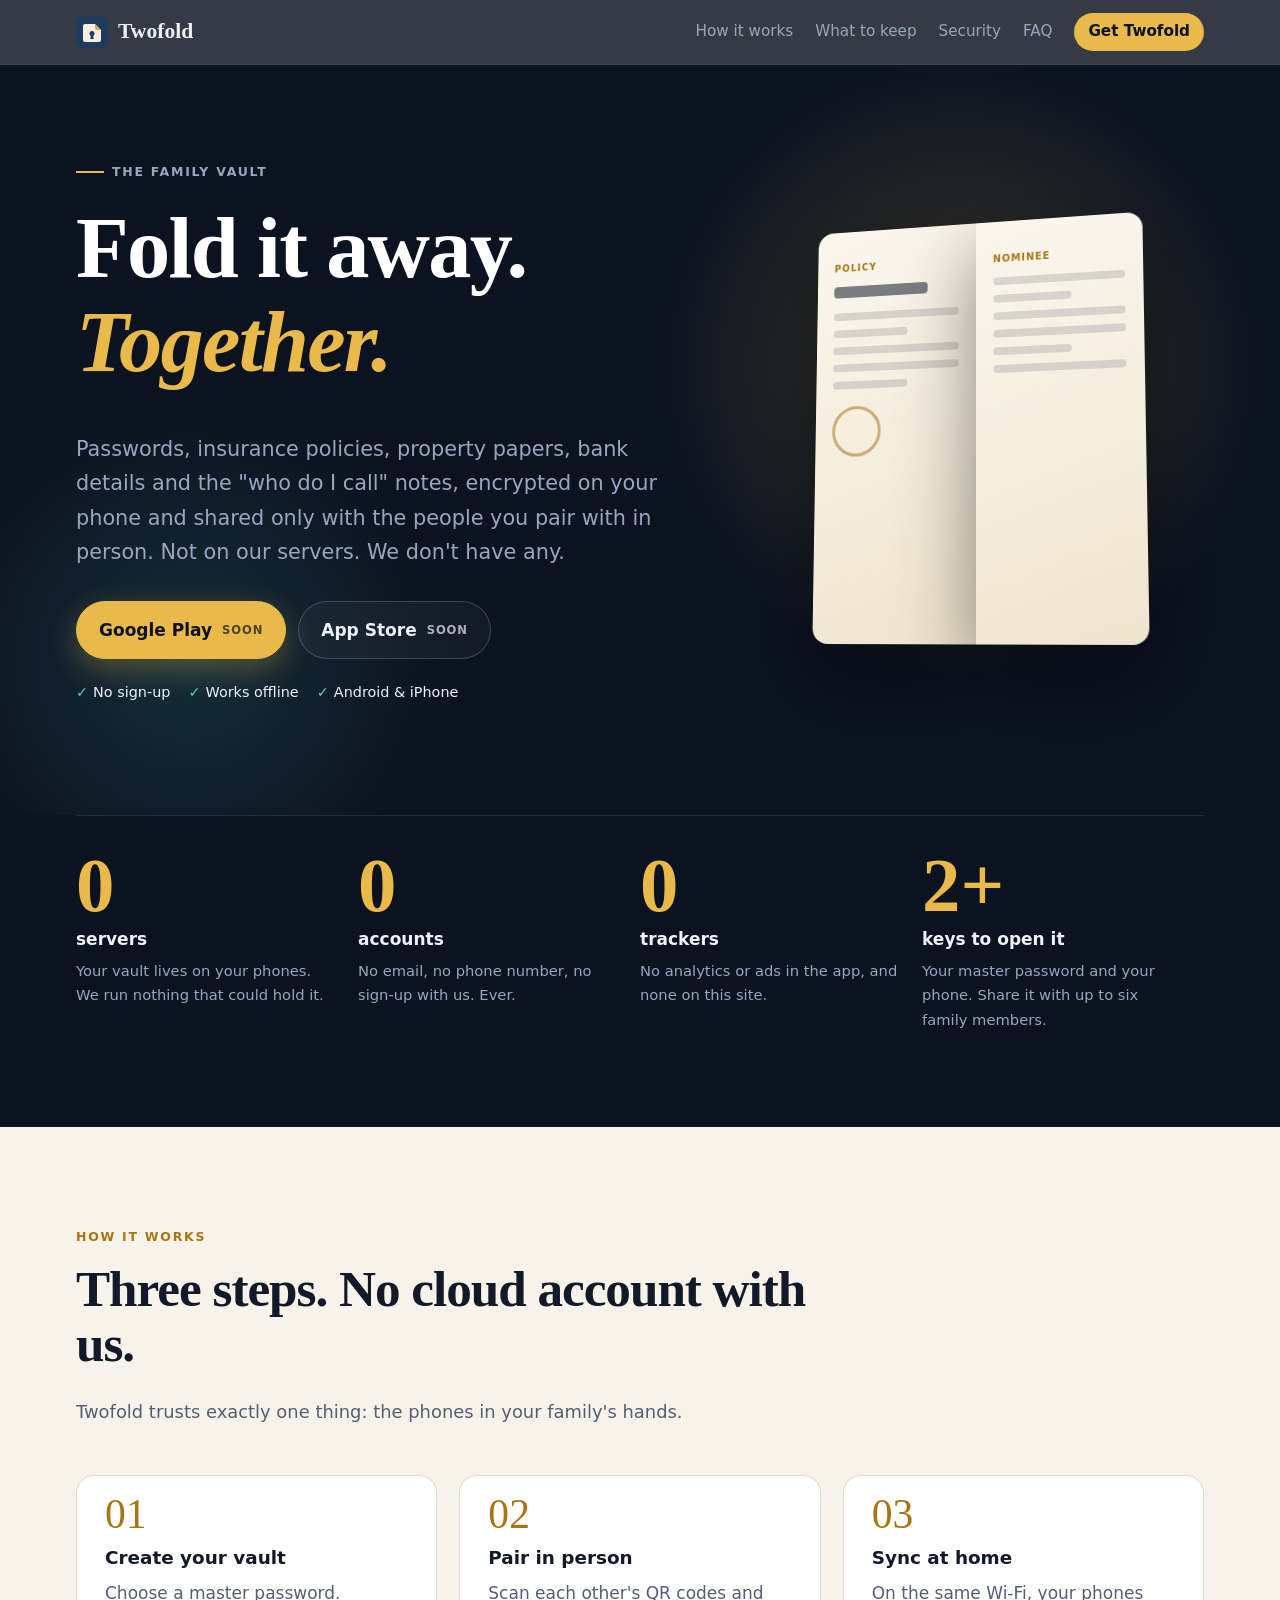
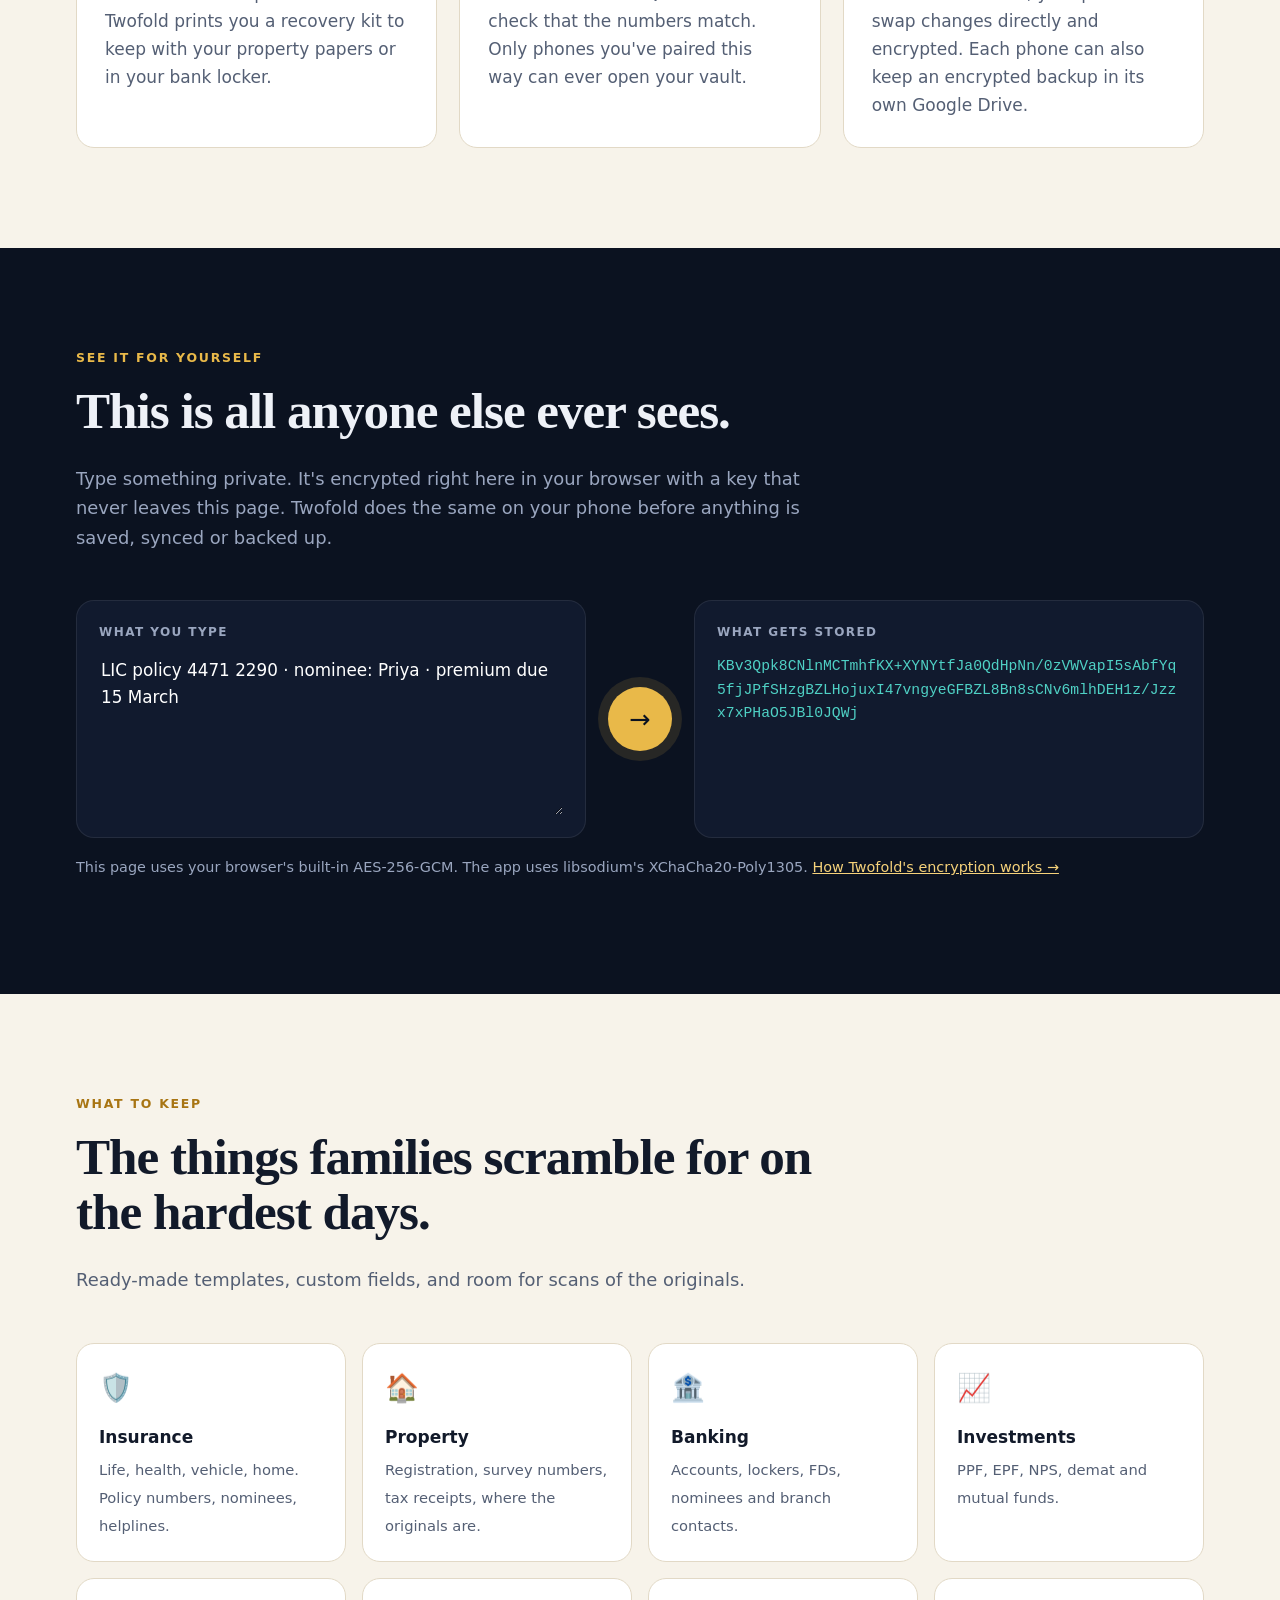
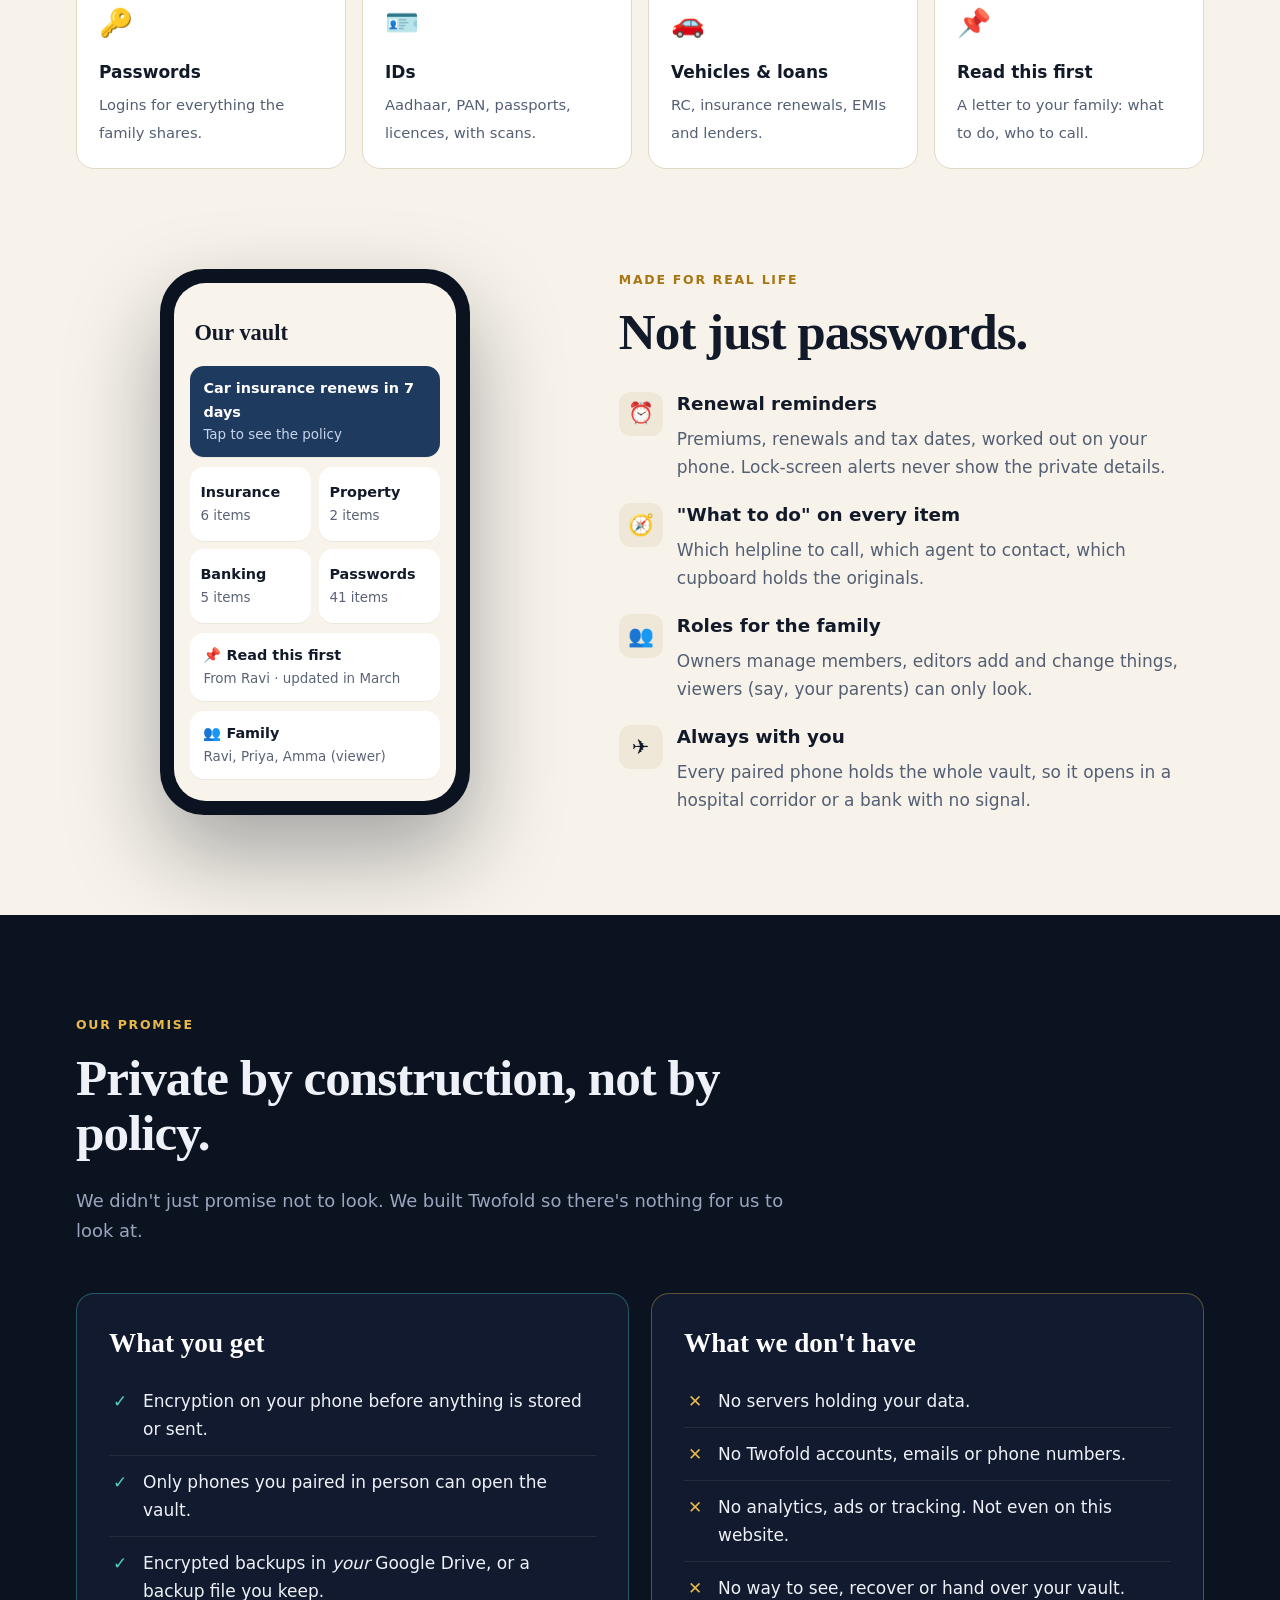
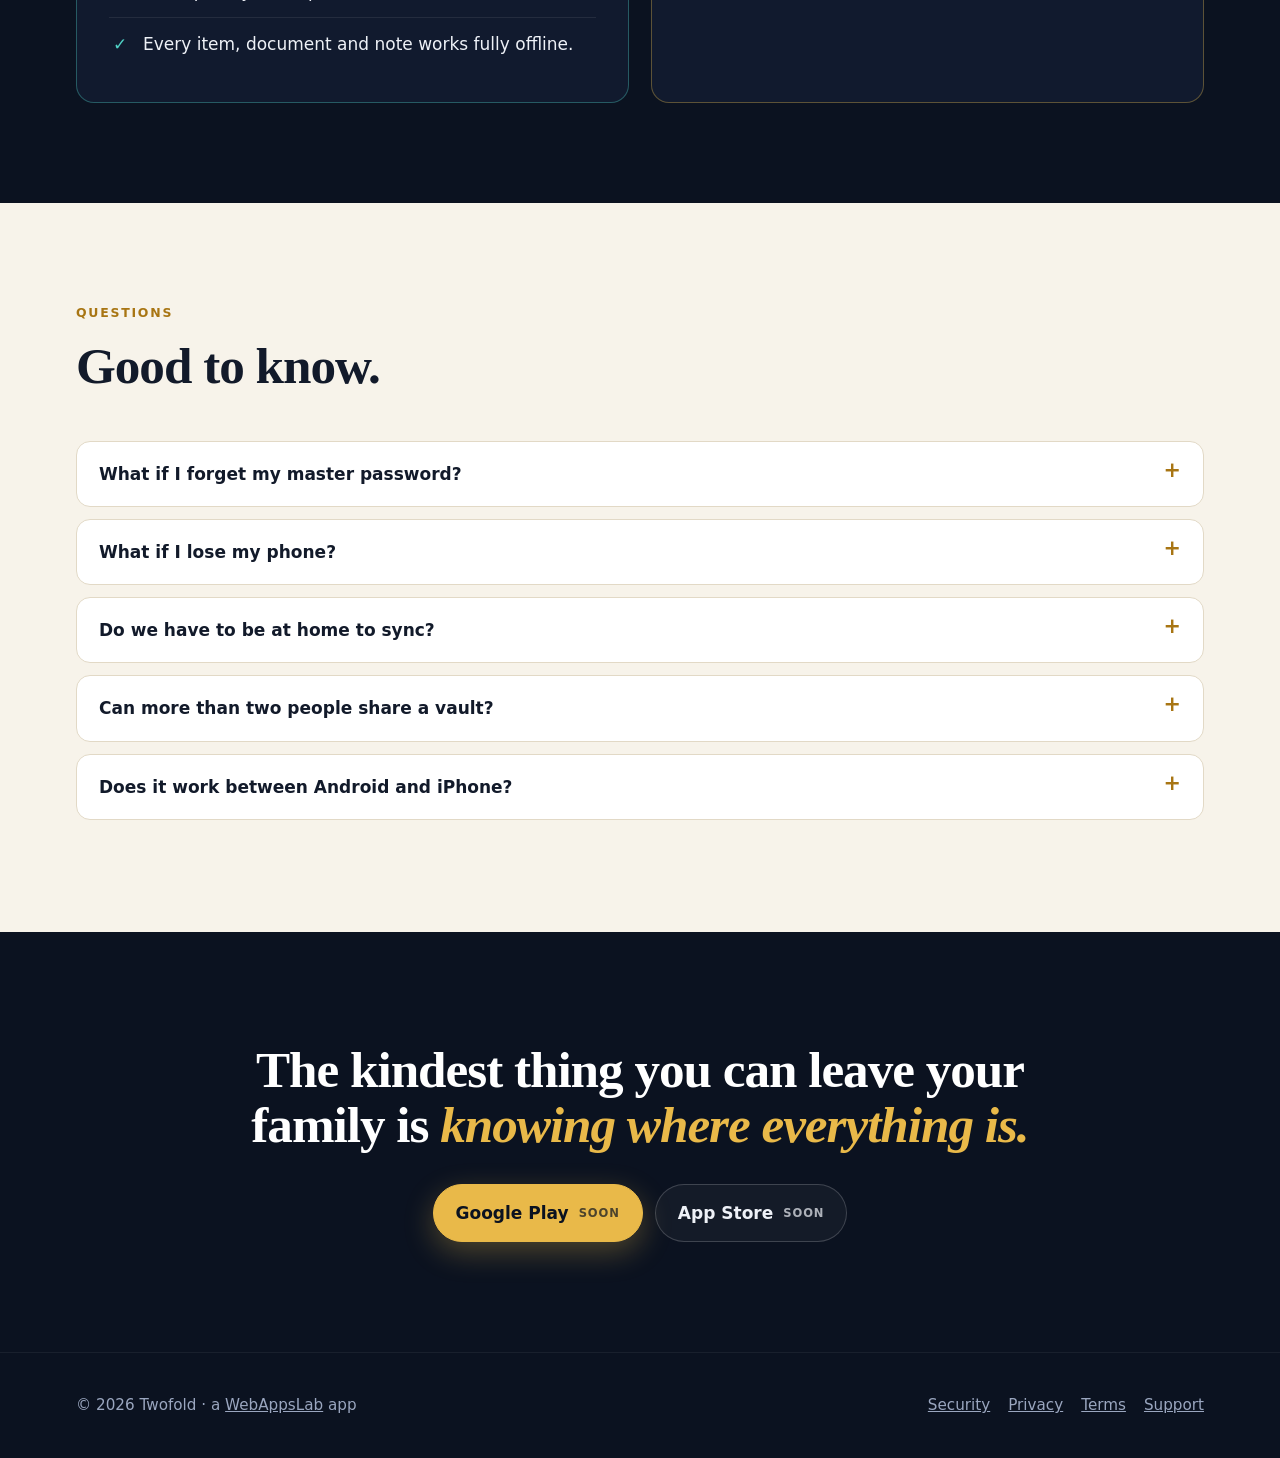
==== commit 26b4dce4: "Build the app: vault, pairing, Wi-Fi sync, backups and hardening Data: item templates, encrypted fil" ====
--- a/website/index.html
+++ b/website/index.html
@@ -101,7 +101,7 @@
           </div>
           <div class="card step reveal">
             <h3>Sync at home</h3>
-            <p>On the same Wi-Fi, your phones swap changes directly and encrypted. Each phone also keeps an encrypted backup in its own Google Drive or iCloud.</p>
+            <p>On the same Wi-Fi, your phones swap changes directly and encrypted. Each phone can also keep an encrypted backup in its own Google Drive.</p>
           </div>
         </div>
       </div>
@@ -196,7 +196,7 @@
               <ul class="checklist">
                 <li>Encryption on your phone before anything is stored or sent.</li>
                 <li>Only phones you paired in person can open the vault.</li>
-                <li>Encrypted backups in <em>your</em> Google Drive or iCloud.</li>
+                <li>Encrypted backups in <em>your</em> Google Drive, or a backup file you keep.</li>
                 <li>Every item, document and note works fully offline.</li>
               </ul>
             </div>
@@ -226,7 +226,7 @@
         </details>
         <details>
           <summary>What if I lose my phone?</summary>
-          <p>The vault is locked with your master password and fingerprint or face unlock, so whoever finds the phone can't read it. On your new phone, restore the encrypted backup from your Google Drive or iCloud, or pair again with a family member's phone.</p>
+          <p>The vault is locked with your master password and fingerprint or face unlock, so whoever finds the phone can't read it. On your new phone, restore the encrypted backup from your Google Drive or a backup file, or pair again with a family member's phone.</p>
         </details>
         <details>
           <summary>Do we have to be at home to sync?</summary>
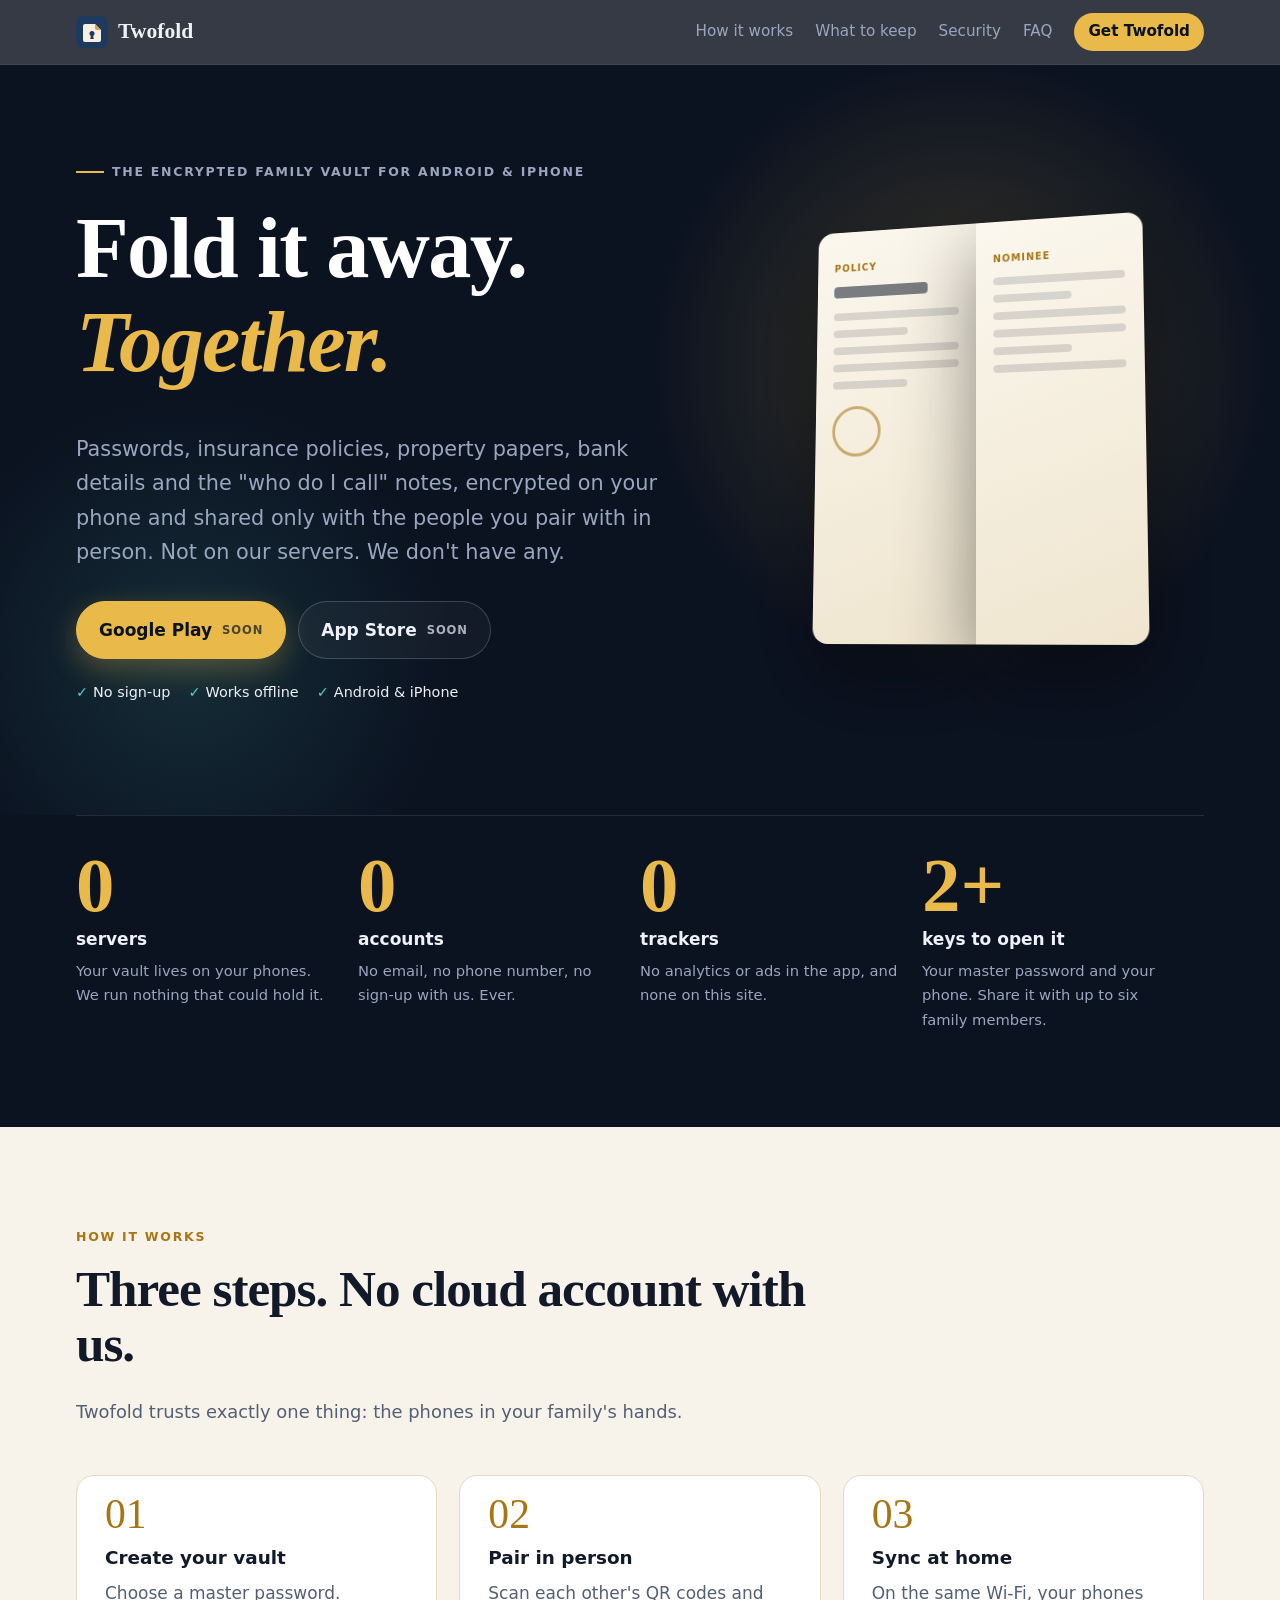
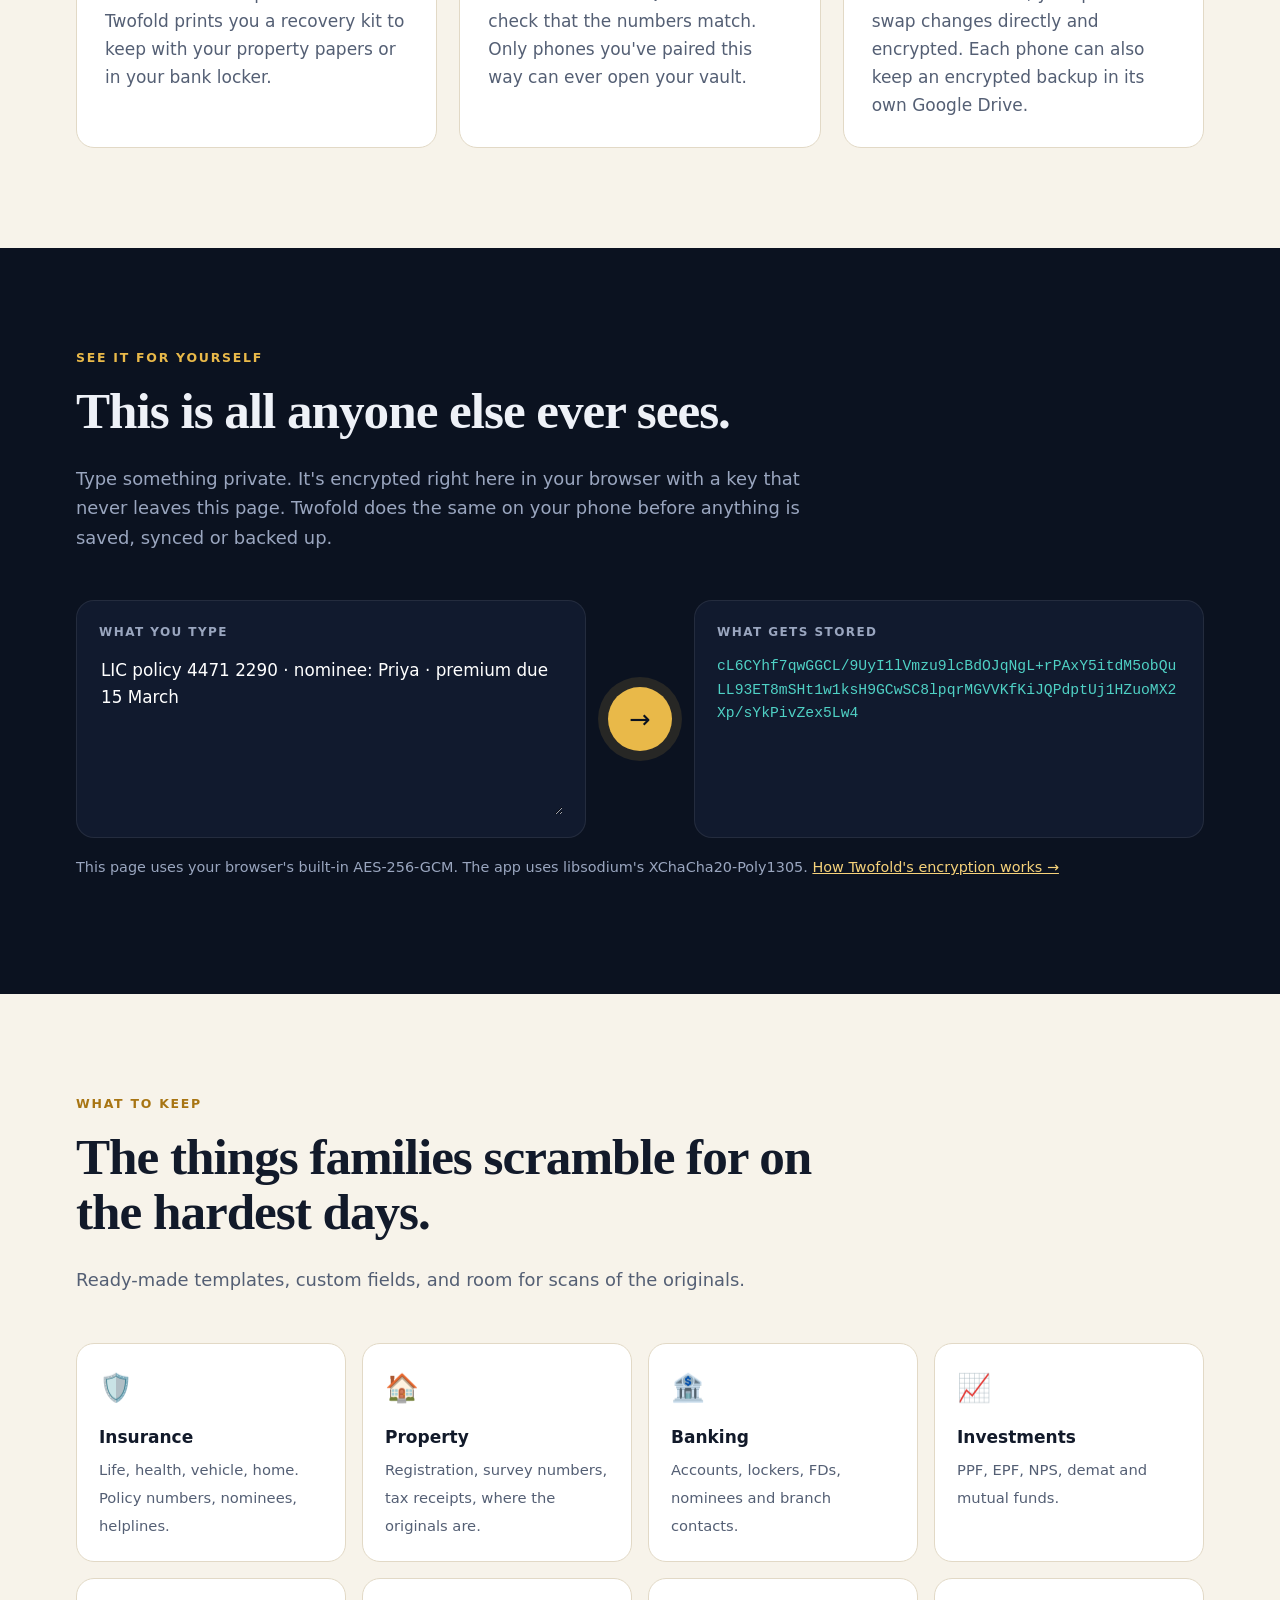
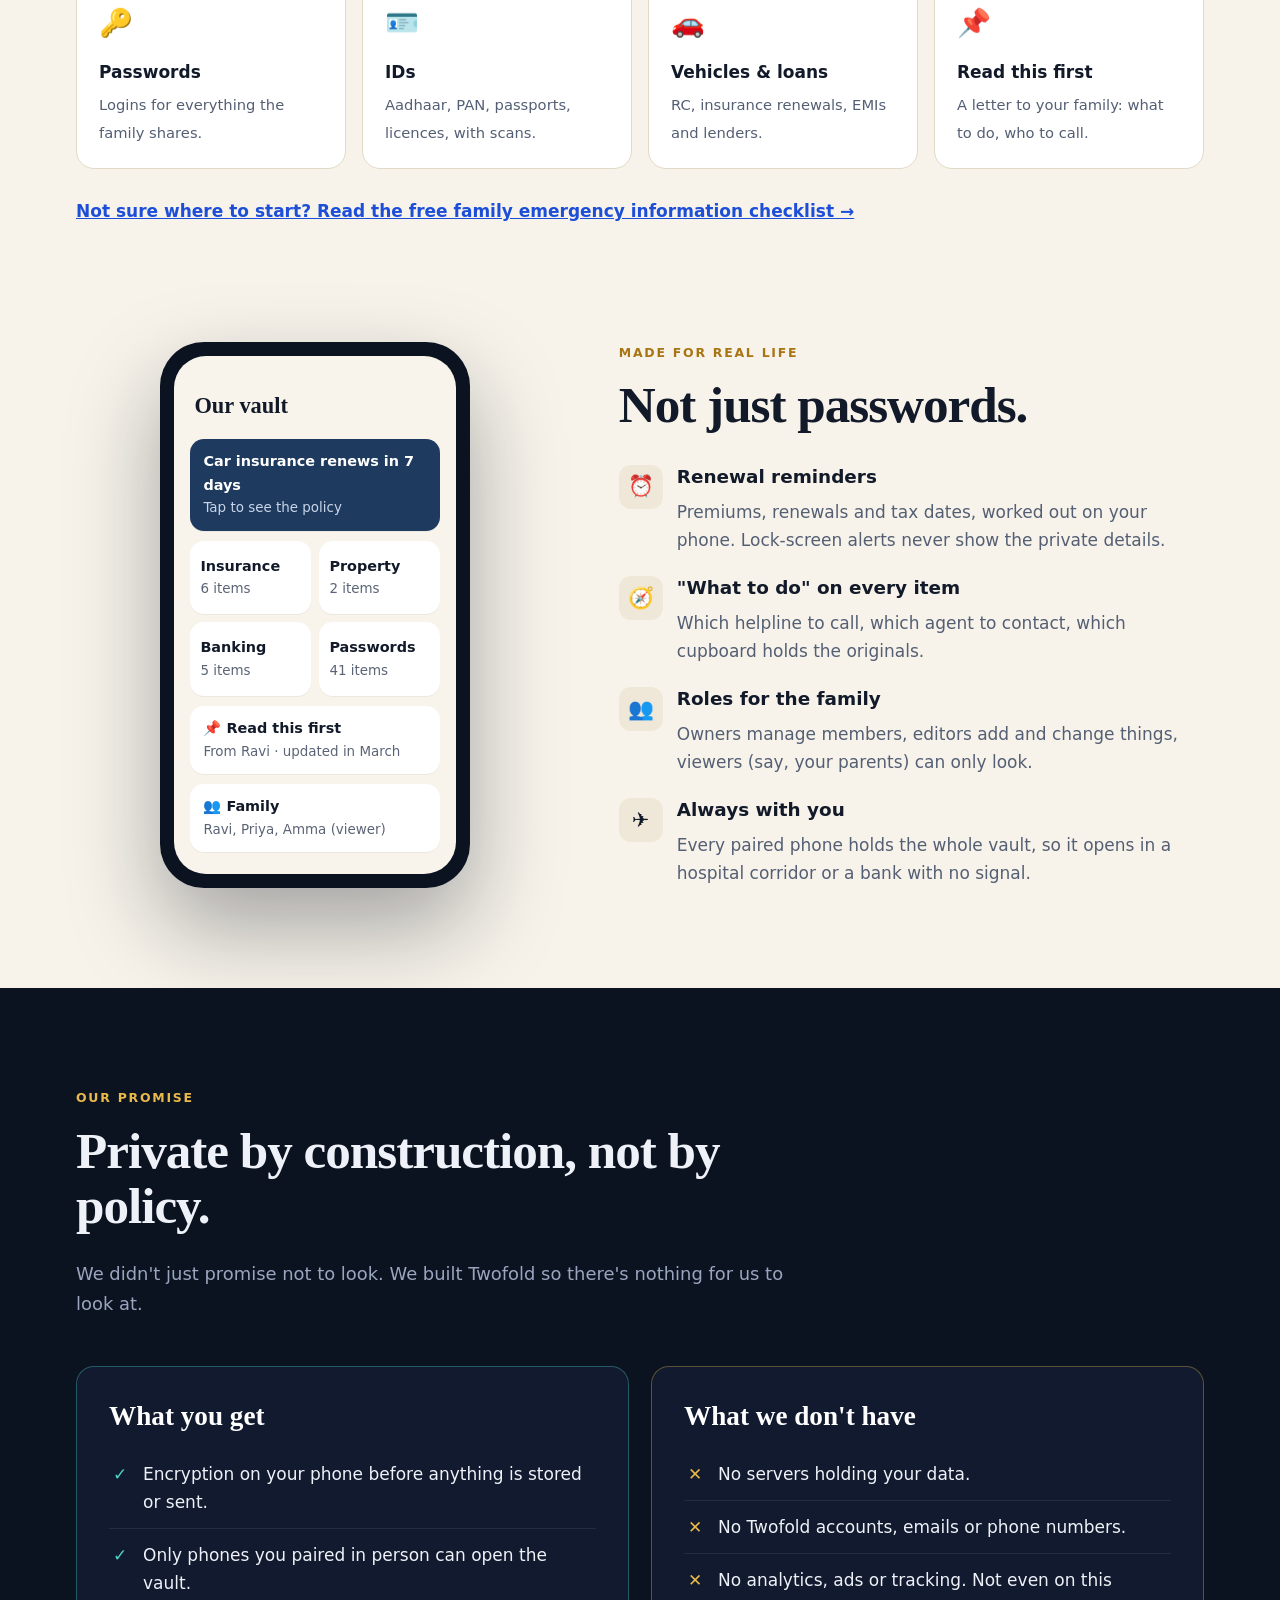
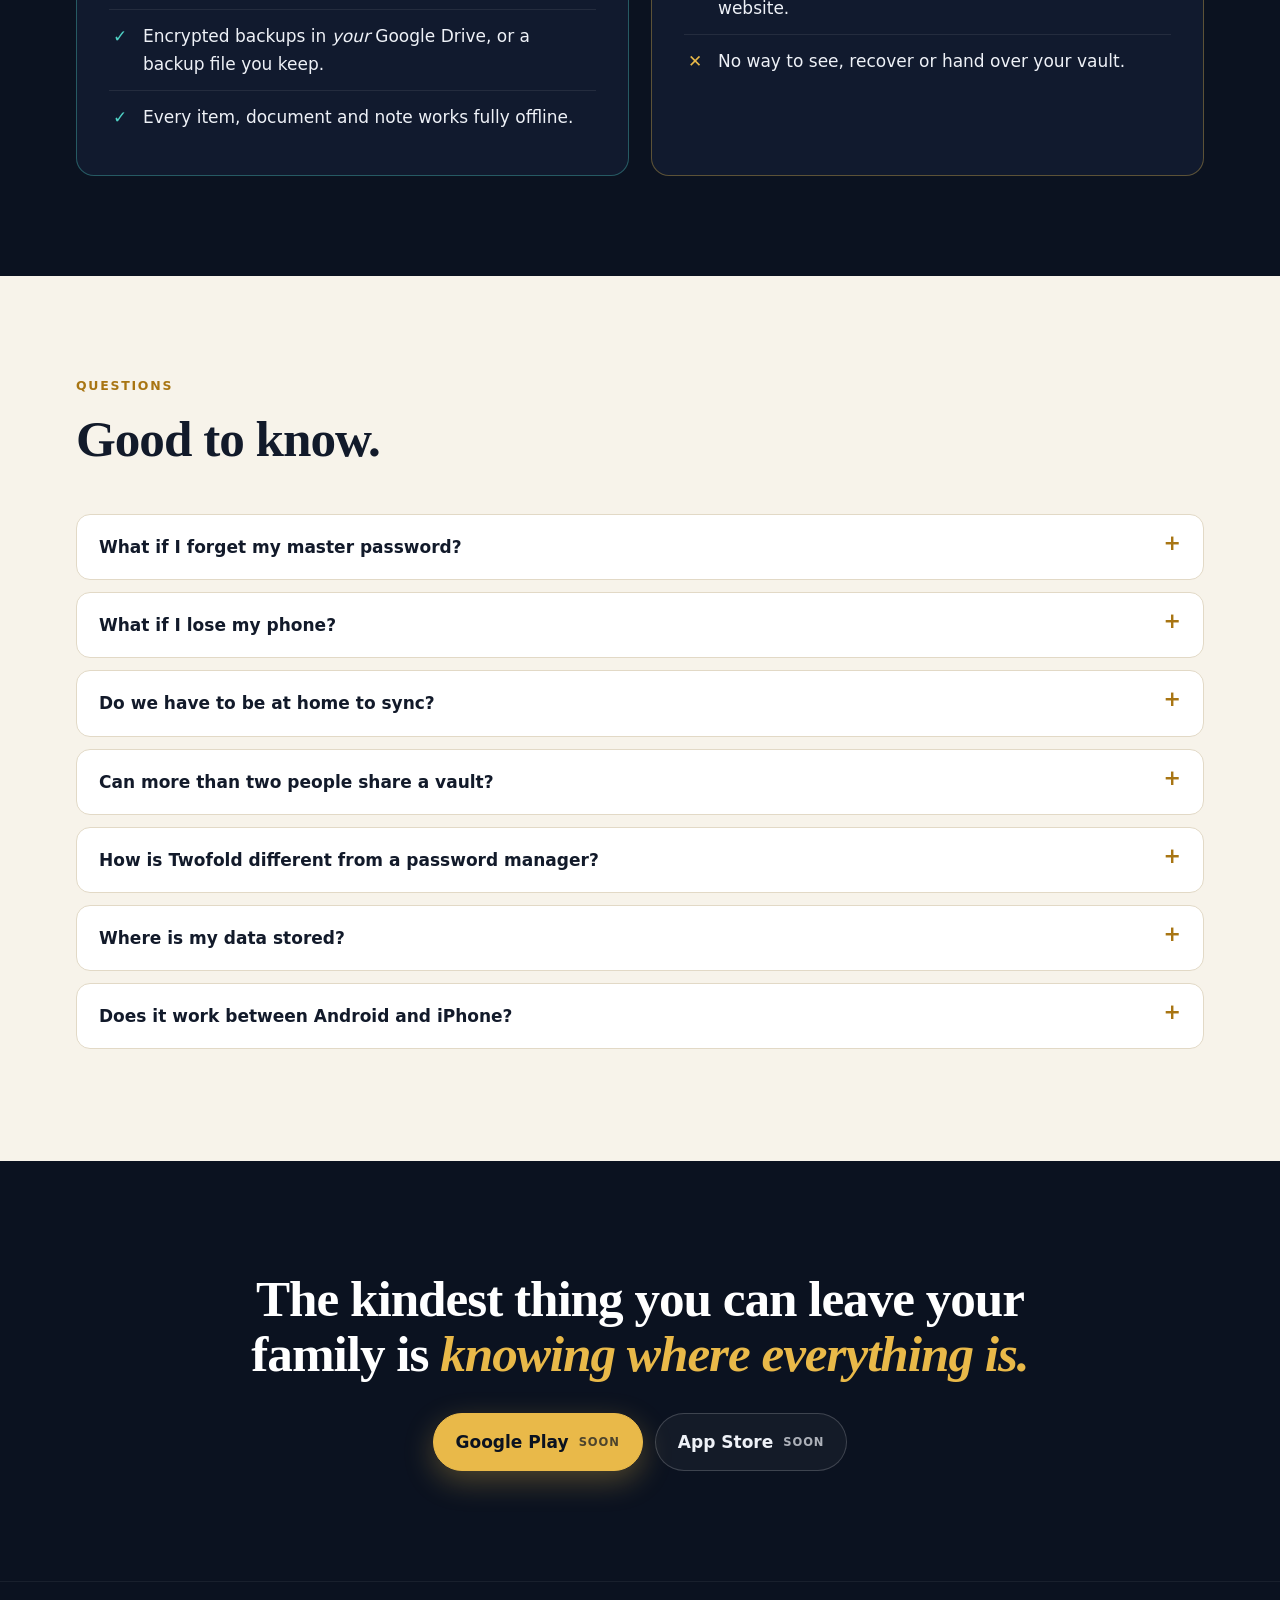
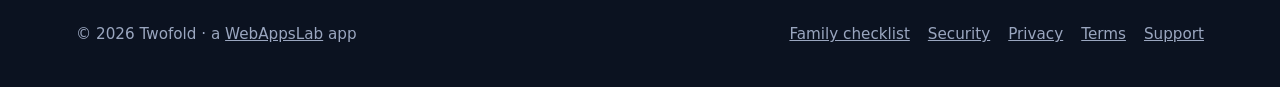
==== commit f38e03e3: "Make the website ready for search engines Every page now has a keyword-focused title and description" ====
--- a/website/index.html
+++ b/website/index.html
@@ -3,21 +3,158 @@
 <head>
   <meta charset="utf-8">
   <meta name="viewport" content="width=device-width, initial-scale=1">
-  <title>Twofold – the family vault</title>
-  <meta name="description" content="Twofold keeps your family's passwords, insurance policies, property papers and bank details in one encrypted vault, shared only between the phones you pair. No servers, no accounts, nothing collected.">
+  <title>Twofold – Encrypted Family Vault for Passwords &amp; Documents</title>
+  <meta name="description" content="Keep passwords, insurance policies, property papers and bank details in one encrypted family vault, shared only between the phones you pair. No servers, no sign-up.">
+  <meta name="robots" content="index, follow, max-image-preview:large, max-snippet:-1">
+  <meta name="author" content="WebAppsLab">
+  <meta name="application-name" content="Twofold">
+  <meta name="apple-mobile-web-app-title" content="Twofold">
   <meta name="theme-color" content="#0b1220">
+  <meta name="format-detection" content="telephone=no">
   <link rel="canonical" href="https://twofold.webappslab.com/">
-  <meta property="og:title" content="Twofold – the family vault">
+
+  <meta property="og:type" content="website">
+  <meta property="og:site_name" content="Twofold">
+  <meta property="og:title" content="Twofold – the encrypted family vault">
   <meta property="og:description" content="Everything your family would need, encrypted on your phones and shared only with the people you pair with. No servers. Nothing collected.">
   <meta property="og:url" content="https://twofold.webappslab.com/">
-  <meta property="og:type" content="website">
+  <meta property="og:locale" content="en_US">
+  <meta property="og:image" content="https://twofold.webappslab.com/assets/og-image.jpg">
+  <meta property="og:image:type" content="image/jpeg">
+  <meta property="og:image:width" content="1200">
+  <meta property="og:image:height" content="630">
+  <meta property="og:image:alt" content="Twofold, the encrypted family vault: no servers, no accounts, Android and iPhone">
+  <meta name="twitter:card" content="summary_large_image">
+  <meta name="twitter:title" content="Twofold – the encrypted family vault">
+  <meta name="twitter:description" content="Everything your family would need, encrypted on your phones and shared only with the people you pair with. No servers. Nothing collected.">
+  <meta name="twitter:image" content="https://twofold.webappslab.com/assets/og-image.jpg">
+  <meta name="twitter:image:alt" content="Twofold, the encrypted family vault">
+
+  <link rel="icon" href="favicon.ico" sizes="48x48">
   <link rel="icon" href="assets/logo.svg" type="image/svg+xml">
+  <link rel="apple-touch-icon" href="assets/apple-touch-icon.png">
+  <link rel="manifest" href="site.webmanifest">
+  <link rel="sitemap" type="application/xml" href="sitemap.xml">
   <link rel="stylesheet" href="style.css">
+
+  <script type="application/ld+json">
+  {
+    "@context": "https://schema.org",
+    "@graph": [
+      {
+        "@type": "WebSite",
+        "@id": "https://twofold.webappslab.com/#website",
+        "url": "https://twofold.webappslab.com/",
+        "name": "Twofold",
+        "description": "Keep passwords, insurance policies, property papers and bank details in one encrypted family vault, shared only between the phones you pair. No servers, no sign-up.",
+        "publisher": {
+          "@id": "https://twofold.webappslab.com/#org"
+        },
+        "inLanguage": "en"
+      },
+      {
+        "@type": "Organization",
+        "@id": "https://twofold.webappslab.com/#org",
+        "name": "WebAppsLab",
+        "url": "https://webappslab.com"
+      },
+      {
+        "@type": "MobileApplication",
+        "@id": "https://twofold.webappslab.com/#app",
+        "name": "Twofold",
+        "alternateName": "Twofold family vault",
+        "url": "https://twofold.webappslab.com/",
+        "description": "Keep passwords, insurance policies, property papers and bank details in one encrypted family vault, shared only between the phones you pair. No servers, no sign-up.",
+        "operatingSystem": "Android, iOS",
+        "applicationCategory": "SecurityApplication",
+        "image": "https://twofold.webappslab.com/assets/icon-512.png",
+        "screenshot": "https://twofold.webappslab.com/assets/og-image.jpg",
+        "publisher": {
+          "@id": "https://twofold.webappslab.com/#org"
+        },
+        "featureList": [
+          "End-to-end encrypted family vault (Argon2id, X25519, XChaCha20-Poly1305)",
+          "Share with up to six family members with Owner, Editor and Viewer roles",
+          "Pair phones in person by QR code",
+          "Phone-to-phone sync over home Wi-Fi, no servers",
+          "Templates for insurance, property, bank accounts, lockers, investments, IDs and passwords",
+          "Encrypted document scans and attachments",
+          "Renewal and premium reminders",
+          "Encrypted backup to your own Google Drive or a backup file",
+          "Printable recovery kit",
+          "Fingerprint and face unlock"
+        ]
+      },
+      {
+        "@type": "FAQPage",
+        "@id": "https://twofold.webappslab.com/#faq",
+        "mainEntity": [
+          {
+            "@type": "Question",
+            "name": "What if I forget my master password?",
+            "acceptedAnswer": {
+              "@type": "Answer",
+              "text": "Use the recovery kit you printed when you set up Twofold. Another paired family member can also still open the shared vault. We can't reset it for you, because we never have your keys. That's what keeps your data private."
+            }
+          },
+          {
+            "@type": "Question",
+            "name": "What if I lose my phone?",
+            "acceptedAnswer": {
+              "@type": "Answer",
+              "text": "The vault is locked with your master password and fingerprint or face unlock, so whoever finds the phone can't read it. On your new phone, restore the encrypted backup from your Google Drive or a backup file, or pair again with a family member's phone."
+            }
+          },
+          {
+            "@type": "Question",
+            "name": "Do we have to be at home to sync?",
+            "acceptedAnswer": {
+              "@type": "Answer",
+              "text": "Your phones sync when they're on the same Wi-Fi network. Everyone can always open their own copy anytime, anywhere, even offline. Changes reach the other phones the next time you're together on Wi-Fi."
+            }
+          },
+          {
+            "@type": "Question",
+            "name": "Can more than two people share a vault?",
+            "acceptedAnswer": {
+              "@type": "Answer",
+              "text": "Yes. Twofold is made for couples first, and you can add up to six family members, each with their own role."
+            }
+          },
+          {
+            "@type": "Question",
+            "name": "How is Twofold different from a password manager?",
+            "acceptedAnswer": {
+              "@type": "Answer",
+              "text": "Password managers are built for logins. Twofold is built for everything your family would need in an emergency: insurance policies and nominees, bank accounts and lockers, property papers, investments, IDs and \"what to do\" notes, with scans of the originals and renewal reminders. Passwords fit in too."
+            }
+          },
+          {
+            "@type": "Question",
+            "name": "Where is my data stored?",
+            "acceptedAnswer": {
+              "@type": "Answer",
+              "text": "Only on your family's phones, encrypted, plus an encrypted backup in your own Google Drive or a backup file you keep, if you choose. Twofold has no servers, so we never see or store any of it."
+            }
+          },
+          {
+            "@type": "Question",
+            "name": "Does it work between Android and iPhone?",
+            "acceptedAnswer": {
+              "@type": "Answer",
+              "text": "Yes. An Android phone and an iPhone can pair and sync with each other."
+            }
+          }
+        ]
+      }
+    ]
+  }
+  </script>
 </head>
 <body>
   <header class="site-header">
     <div class="wrap">
-      <a class="brand" href="./"><img src="assets/logo.svg" alt="">Twofold</a>
+      <a class="brand" href="./"><img src="assets/logo.svg" alt="" width="32" height="32">Twofold</a>
       <nav class="nav" aria-label="Main">
         <a href="#how">How it works</a>
         <a href="#keep">What to keep</a>
@@ -33,7 +170,7 @@
       <section class="hero">
         <div class="wrap">
           <div>
-            <p class="eyebrow">The family vault</p>
+            <p class="eyebrow">The encrypted family vault for Android &amp; iPhone</p>
             <h1>Fold it away. <em class="gold">Together.</em></h1>
             <p class="lead">Passwords, insurance policies, property papers, bank details and the "who do I call" notes, encrypted on your phone and shared only with the people you pair with in person. Not on our servers. We don't have any.</p>
             <div class="cta" id="get">
@@ -148,6 +285,7 @@
           <div class="keep reveal"><span class="ico">🚗</span><b>Vehicles &amp; loans</b><span>RC, insurance renewals, EMIs and lenders.</span></div>
           <div class="keep reveal"><span class="ico">📌</span><b>Read this first</b><span>A letter to your family: what to do, who to call.</span></div>
         </div>
+        <p class="keep-more reveal"><a href="checklist.html">Not sure where to start? Read the free family emergency information checklist →</a></p>
       </div>
     </section>
 
@@ -237,6 +375,14 @@
           <p>Yes. Twofold is made for couples first, and you can add up to six family members, each with their own role.</p>
         </details>
         <details>
+          <summary>How is Twofold different from a password manager?</summary>
+          <p>Password managers are built for logins. Twofold is built for everything your family would need in an emergency: insurance policies and nominees, bank accounts and lockers, property papers, investments, IDs and "what to do" notes, with scans of the originals and renewal reminders. Passwords fit in too.</p>
+        </details>
+        <details>
+          <summary>Where is my data stored?</summary>
+          <p>Only on your family's phones, encrypted, plus an encrypted backup in your own Google Drive or a backup file you keep, if you choose. Twofold has no servers, so we never see or store any of it.</p>
+        </details>
+        <details>
           <summary>Does it work between Android and iPhone?</summary>
           <p>Yes. An Android phone and an iPhone can pair and sync with each other.</p>
         </details>
@@ -260,6 +406,7 @@
     <div class="wrap">
       <span>© 2026 Twofold · a <a href="https://webappslab.com">WebAppsLab</a> app</span>
       <nav aria-label="Footer">
+        <a href="checklist.html">Family checklist</a>
         <a href="security.html">Security</a>
         <a href="privacy.html">Privacy</a>
         <a href="terms.html">Terms</a>
--- a/website/style.css
+++ b/website/style.css
@@ -248,6 +248,25 @@
 .page .updated { color: var(--muted); }
 .page code { background: var(--surface-2); padding: 1px 6px; border-radius: 6px; font-size: .9em; }
 .page li { margin-bottom: .5em; }
+.page h2[id] { scroll-margin-top: 90px; }
+.toc { background: var(--surface); border: 1px solid var(--border); border-radius: var(--radius); padding: 22px 26px; margin: 28px 0 8px; }
+.toc ol { margin: 10px 0 0; padding-left: 1.3em; columns: 2; column-gap: 32px; }
+.toc li { margin-bottom: .3em; break-inside: avoid; }
+.print-link button { font: inherit; color: var(--link); background: none; border: 0; padding: 0; text-decoration: underline; cursor: pointer; }
+.cta-box { margin-top: 56px; padding: 36px; border-radius: var(--radius); background: var(--ink); color: var(--on-ink); }
+.cta-box h2 { margin-top: 0; color: #fff; }
+.cta-box p { color: var(--on-ink-muted); }
+.keep-more { margin-top: 28px; font-weight: 600; }
+
+@media print {
+  .site-header, .site-footer, .toc, .cta-box, .print-link { display: none; }
+  .dark { background: none; color: #000; }
+  .page-hero { padding: 0; }
+  .page-hero h1, .page-hero p, .dark p, .dark .kicker { color: #000; }
+  .page { padding: 0; }
+  .page li { break-inside: avoid; }
+  .page li::marker { content: "☐  "; }
+}
 
 /* Footer */
 .site-footer { background: var(--ink); color: var(--on-ink-muted); padding: 40px 0; font-size: .95rem; border-top: 1px solid rgba(255, 255, 255, .06); }
@@ -277,6 +296,7 @@
   .fold-stage { min-height: 340px; }
   .nav { gap: 14px; }
   .nav a:not(.pill) { display: none; }
+  .toc ol { columns: 1; }
 }
 
 @media (max-width: 480px) {
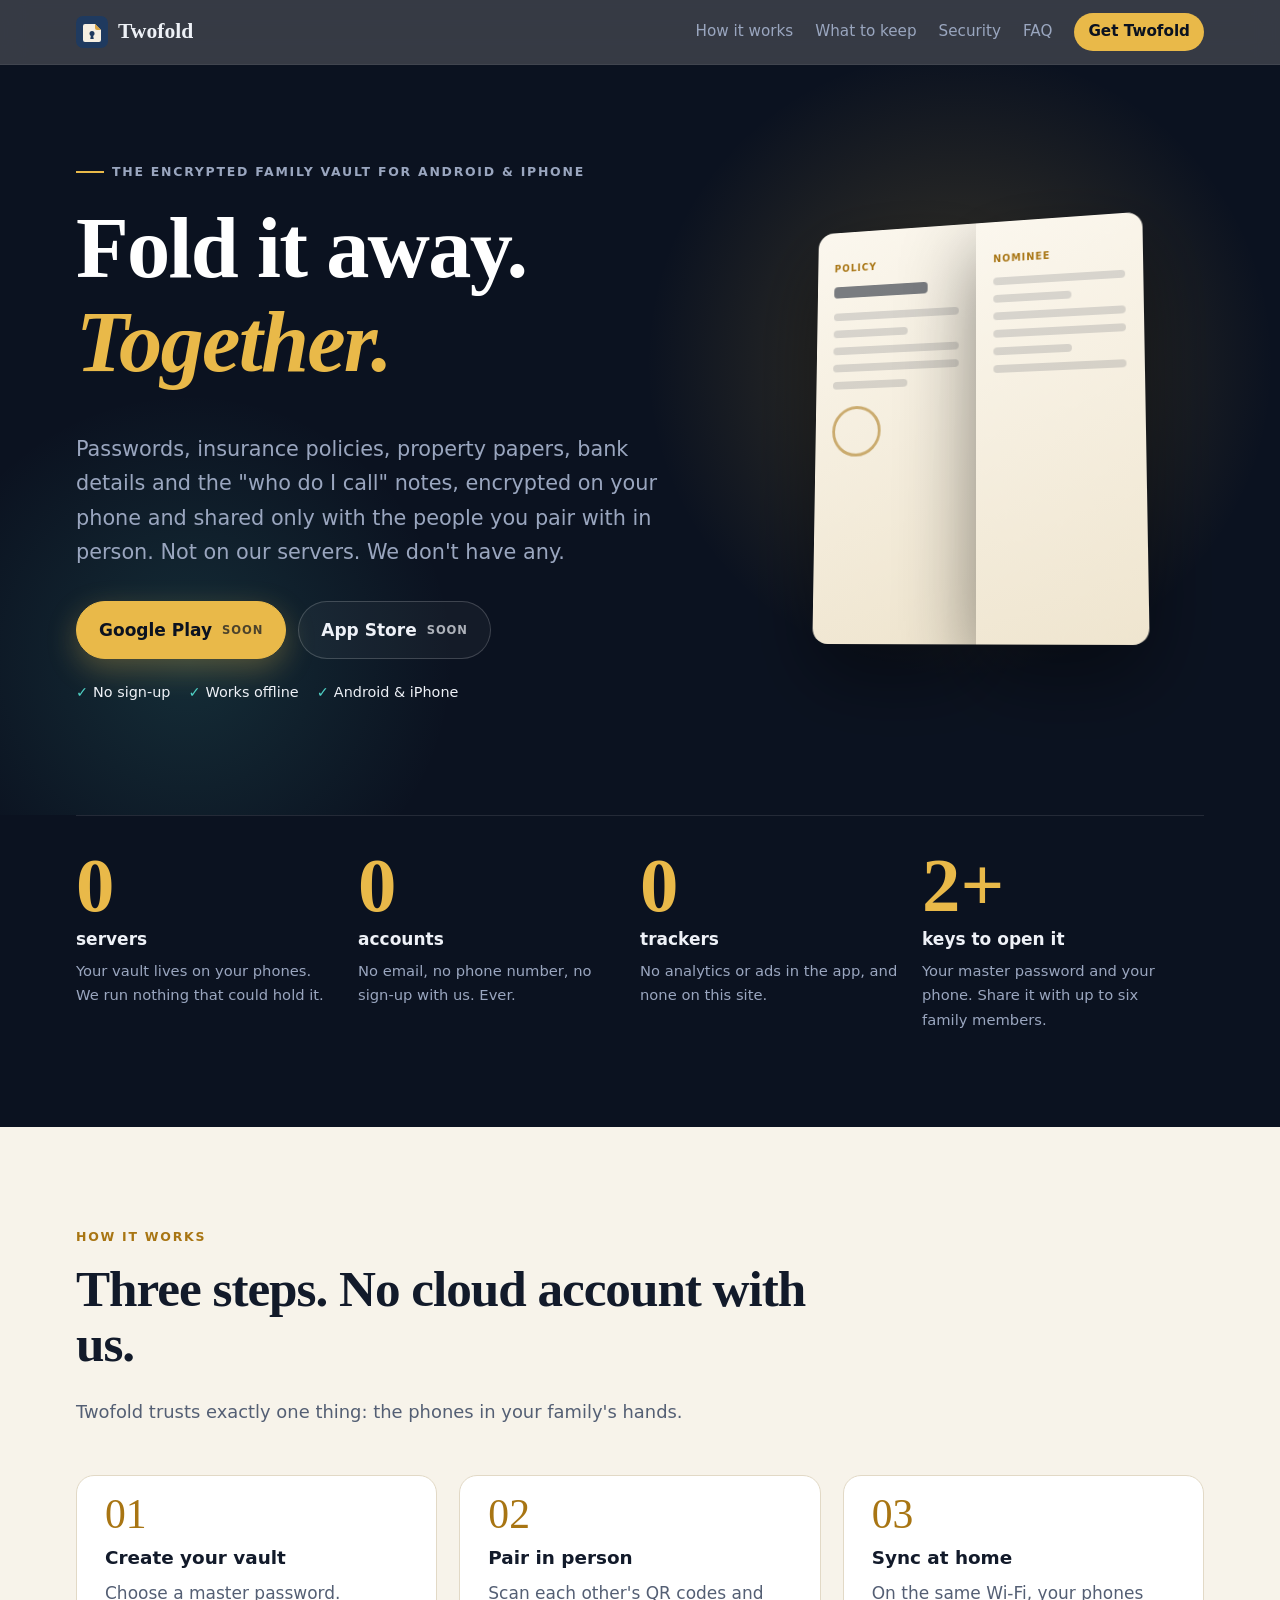
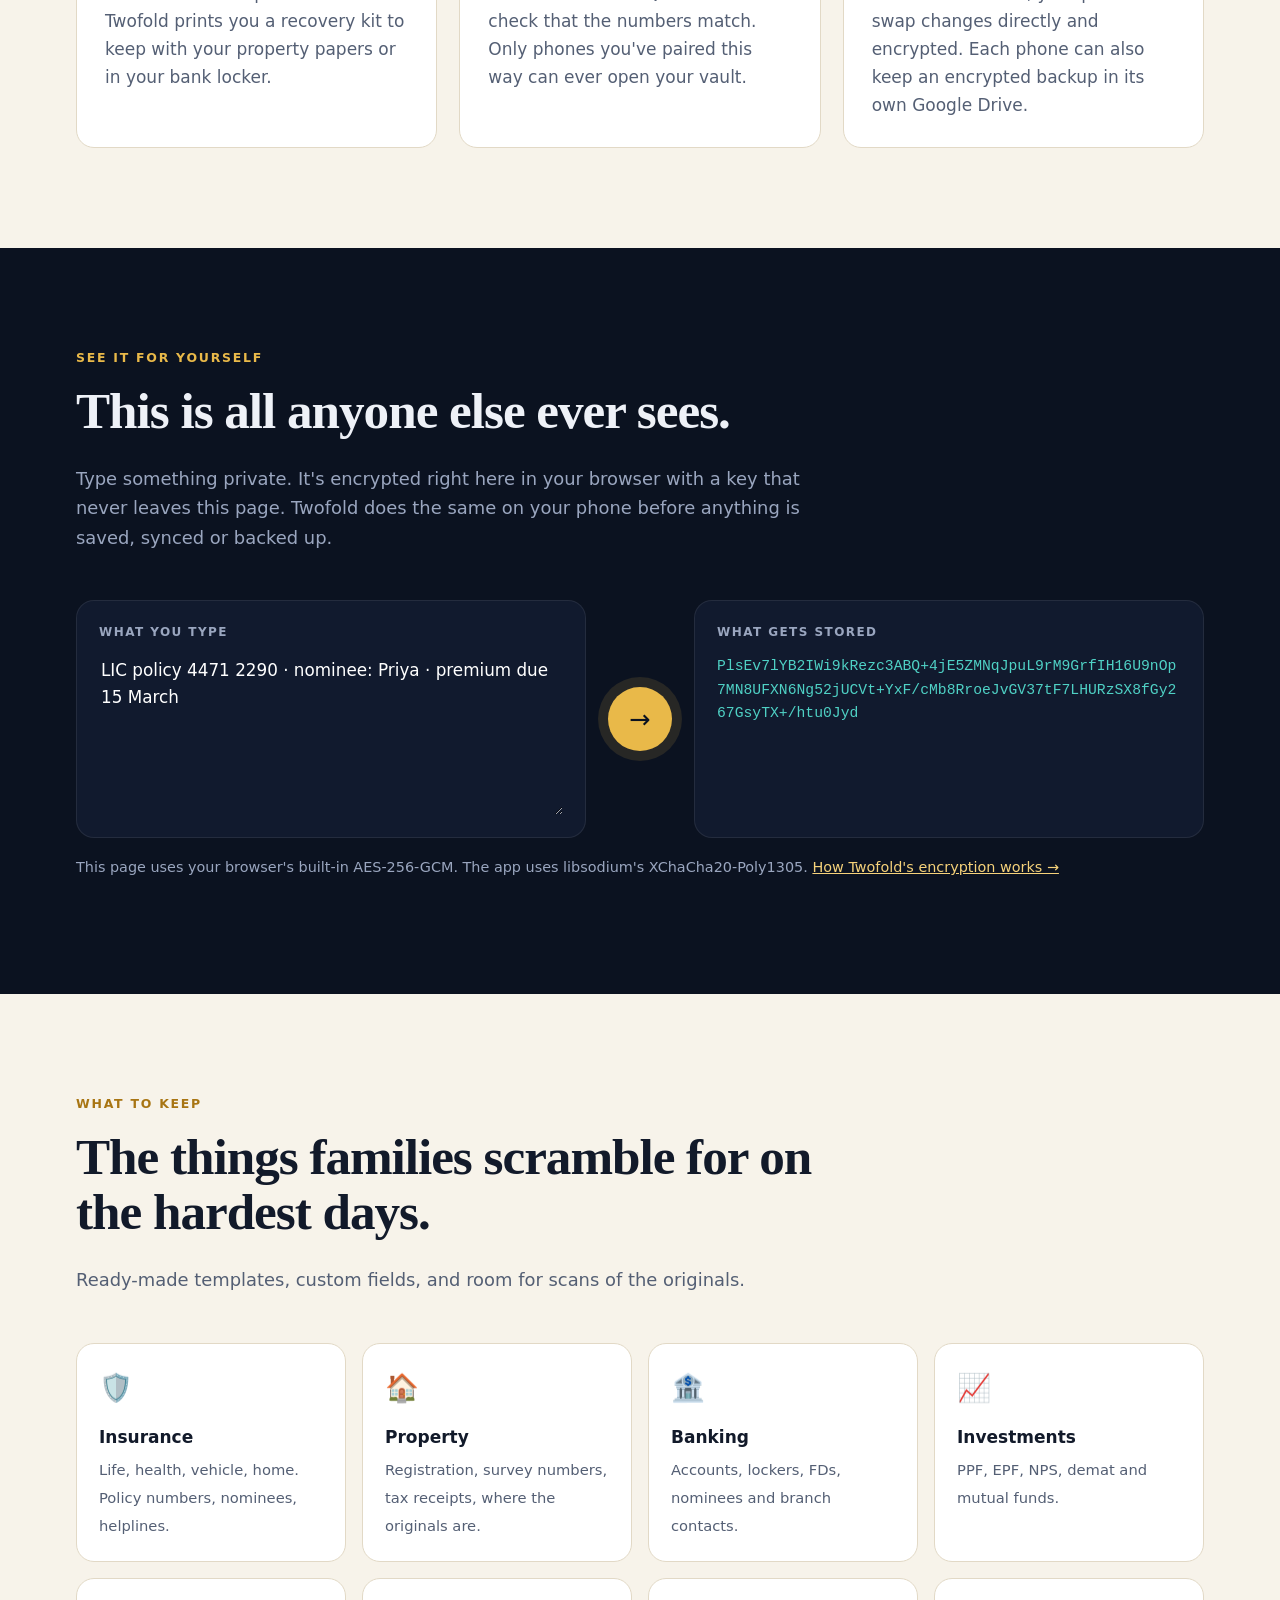
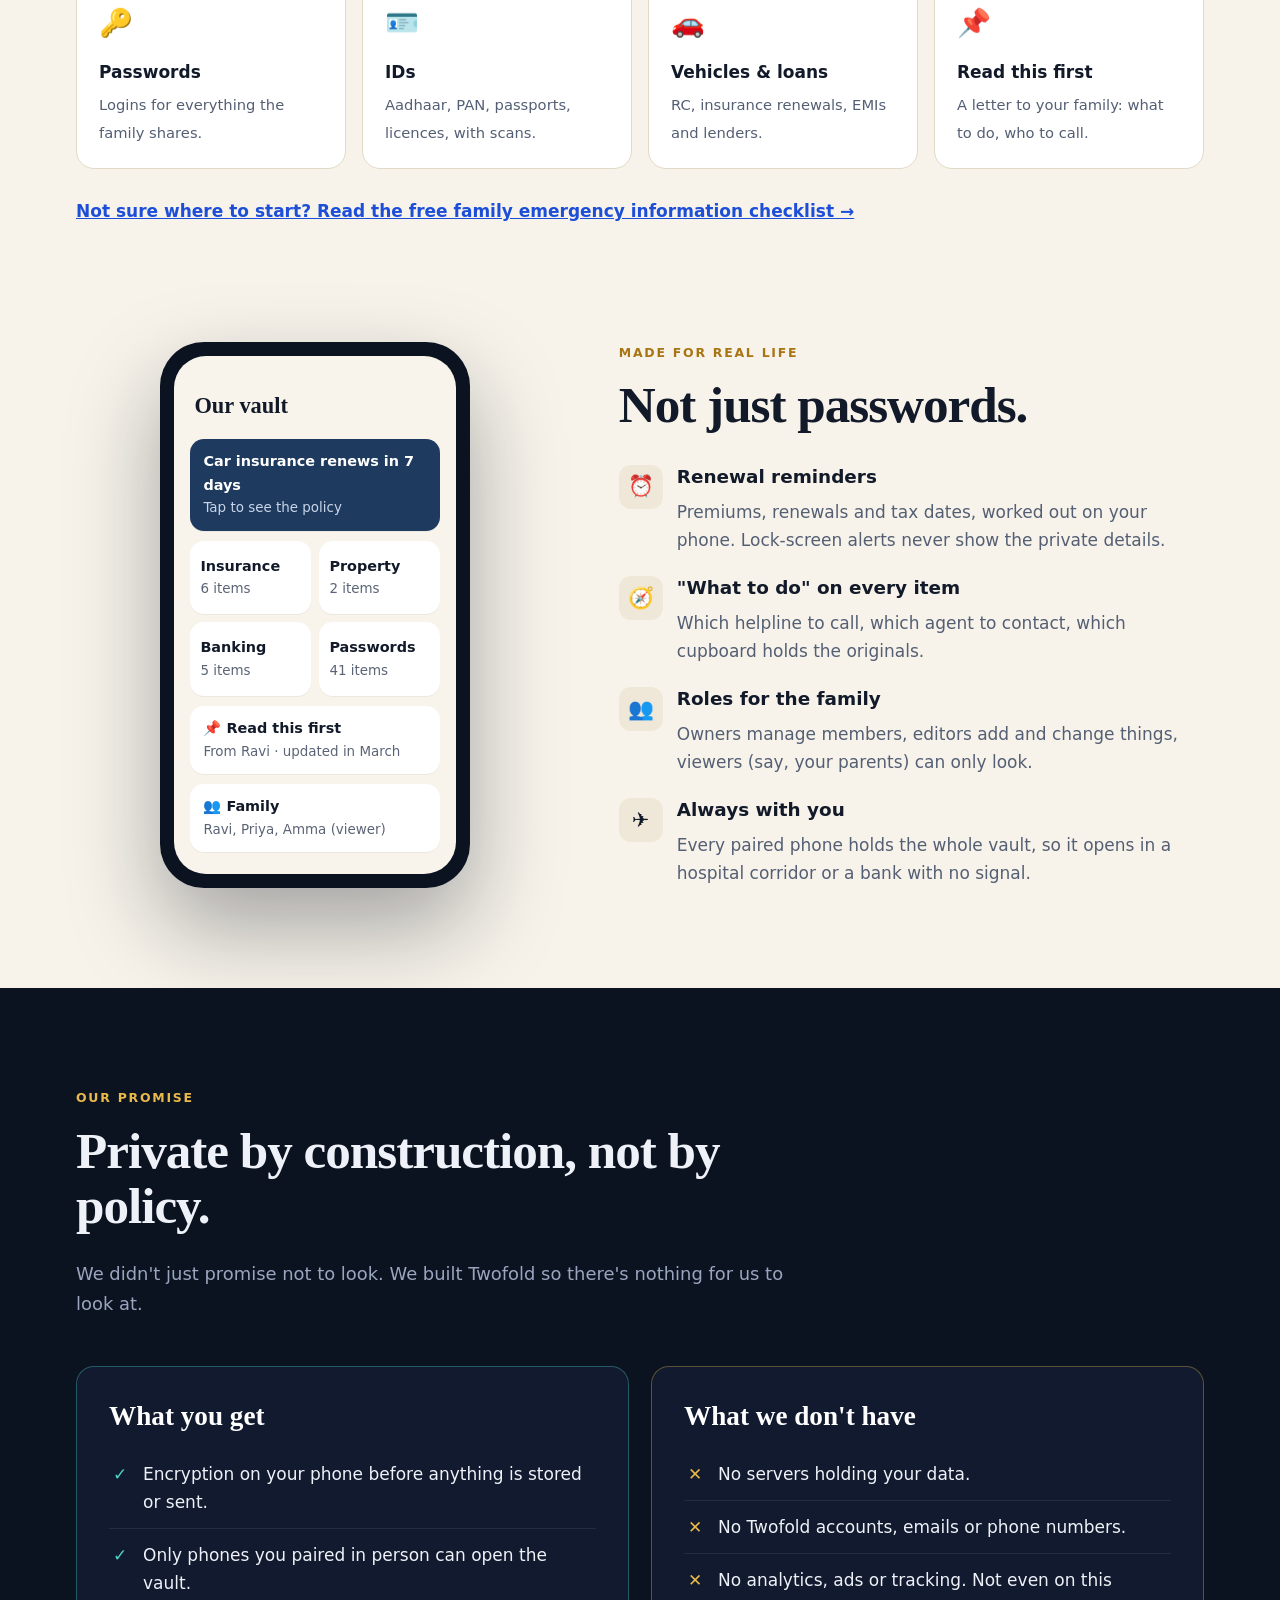
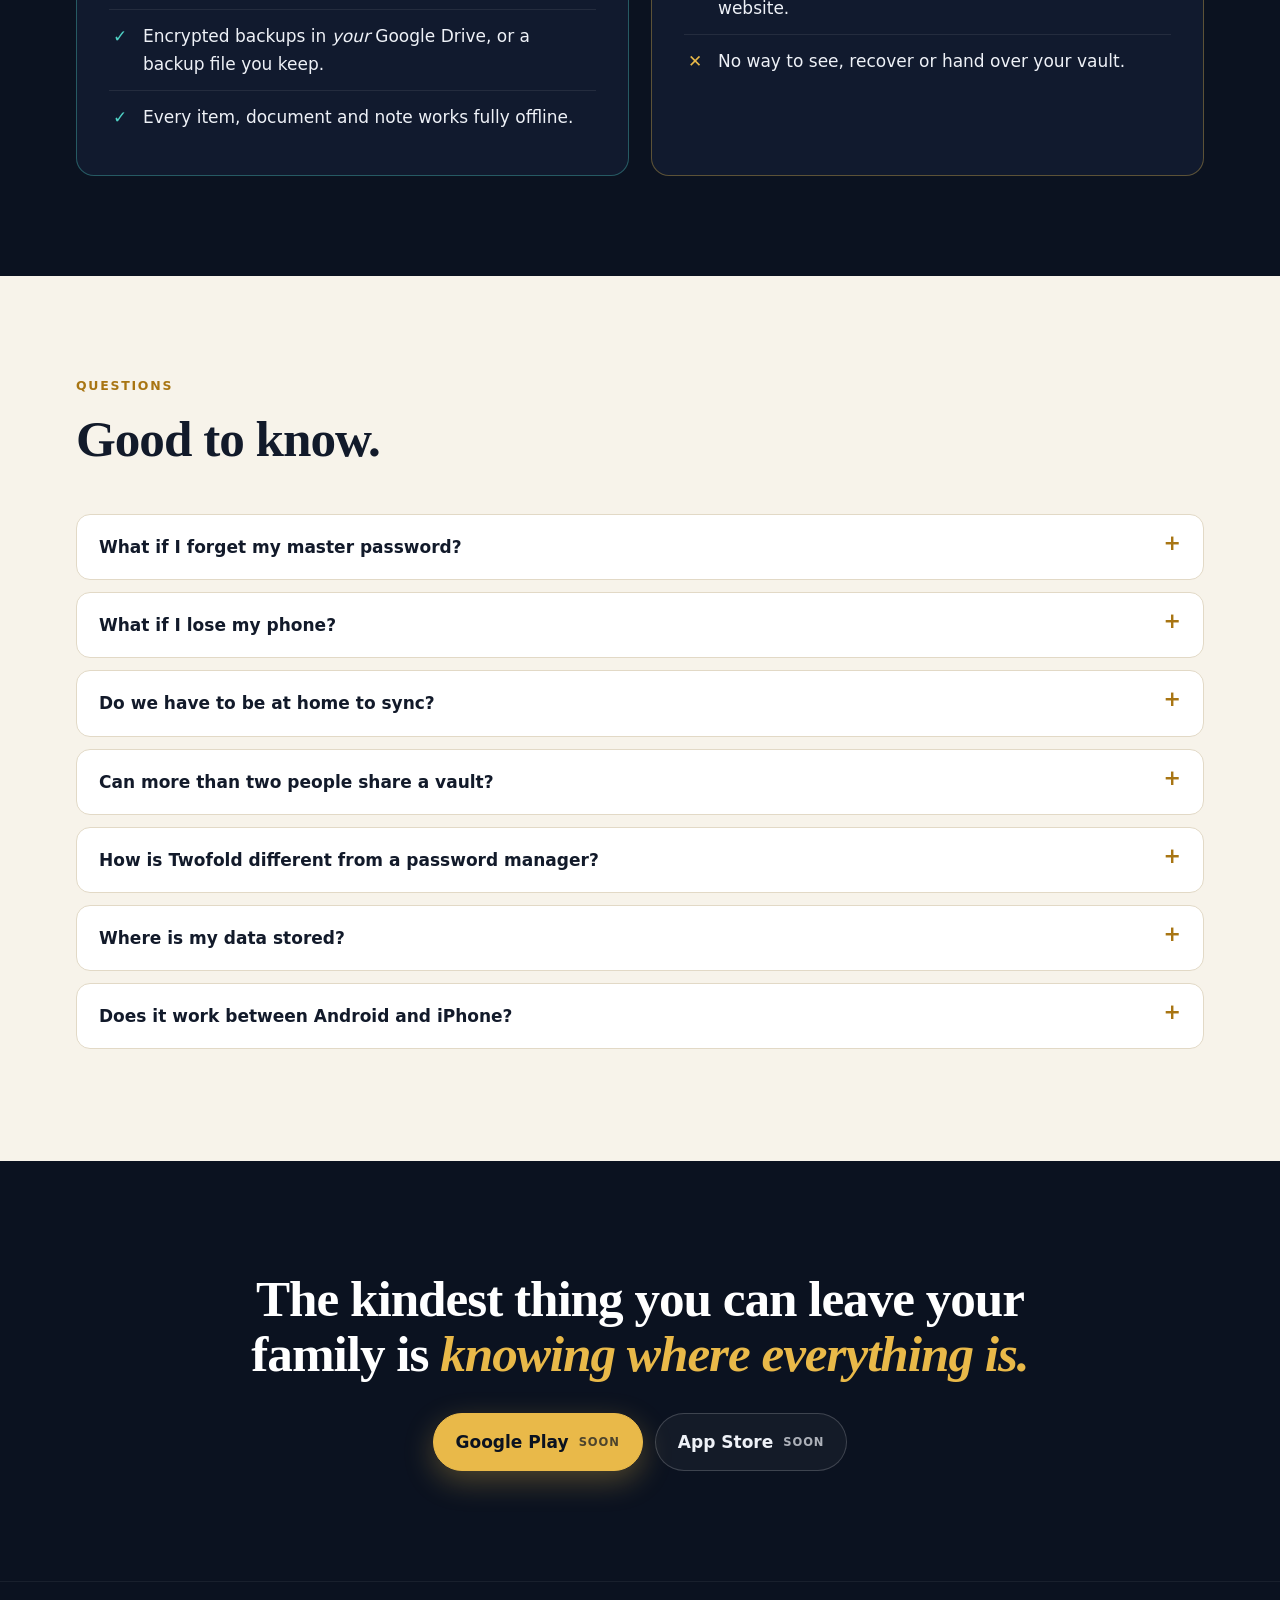
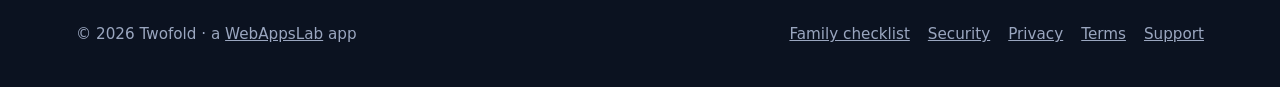
==== commit 62fcb033: "Drop the share image from the app's screenshot field Co-Authored-By: Claude Opus 5.5 <noreply@anthro" ====
--- a/website/index.html
+++ b/website/index.html
@@ -68,7 +68,6 @@
         "operatingSystem": "Android, iOS",
         "applicationCategory": "SecurityApplication",
         "image": "https://twofold.webappslab.com/assets/icon-512.png",
-        "screenshot": "https://twofold.webappslab.com/assets/og-image.jpg",
         "publisher": {
           "@id": "https://twofold.webappslab.com/#org"
         },
